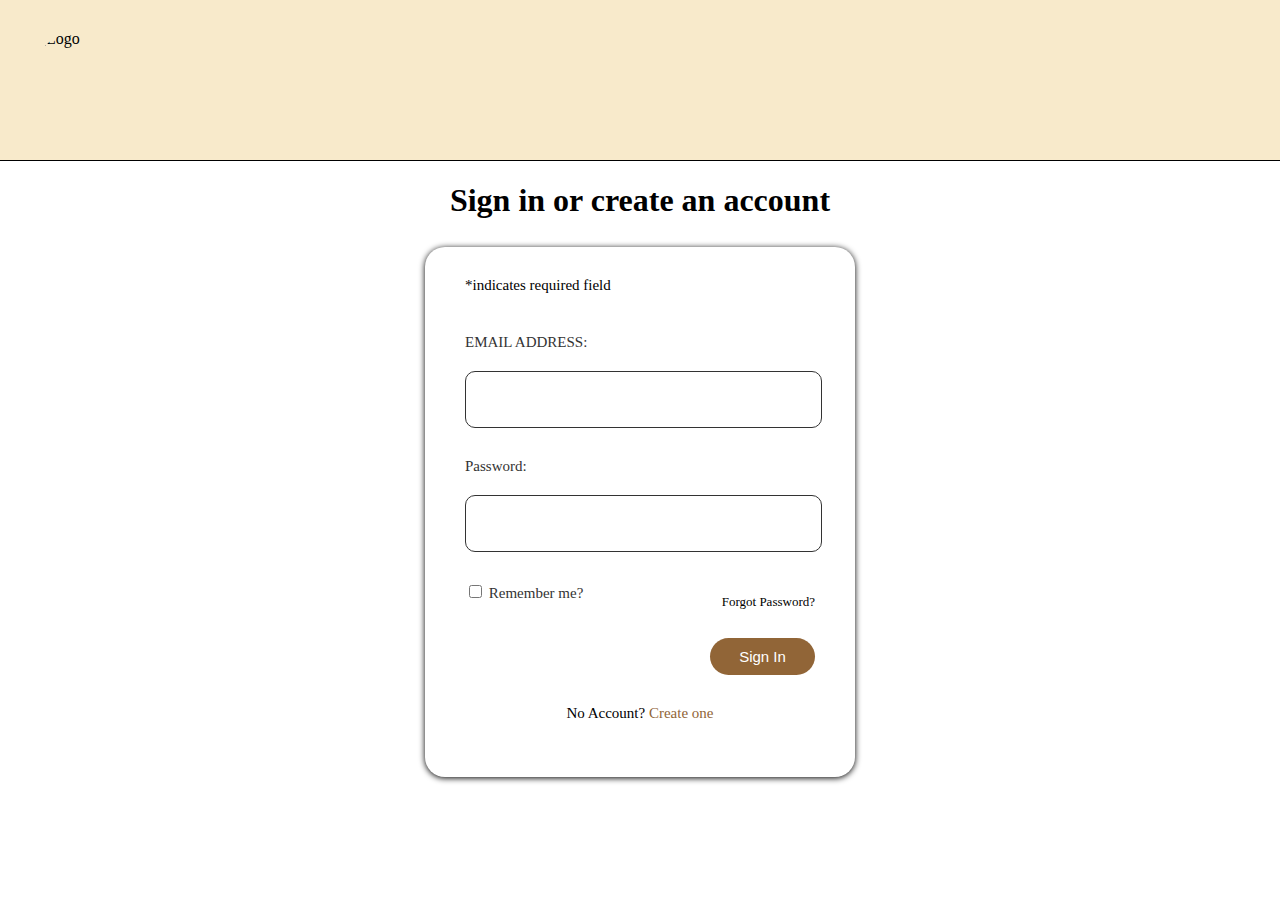
==== index.html @ 845d7ea7 "changes to the sign in button" ====
<!DOCTYPE html>
<html lang="en">
<head>
    <meta charset="UTF-8">
    <meta name="viewport" content="width=device-width, initial-scale=1.0">
    <title>Login and Sign In Page</title>
    <link rel="stylesheet" href="style.css?v=1.0">
</head>
<body>

    <!-- Header Section -->
    <div class="header-container">
        <img src="https://44.media.tumblr.com/8e1efca13b0e126eb5110c5b46f1191f/bed0d0526f62534c-d4/s2048x3072_f1/5633f5e1da03ba9869de3a7718b509d966f2539b.webp" alt="Logo">
    </div>
    <h1>Sign in or create an account</h1>

    <!-- Form Section -->
    <div class="form-container">
        
        <p>*indicates required field</p>
        <form>
            <!-- Email Field -->
            <label for="email">EMAIL ADDRESS:</label>
            <input type="text" id="email" name="email" required>

            <!-- Password Field -->
            <label for="password">Password:</label>
            <input type="password" id="password" name="password" required>

            <!-- Options -->
            <div class="options">
                <label>
                    <input type="checkbox" name="remember"> Remember me?
                </label>
                <a href="#">Forgot Password?</a>
            </div>

            <!-- Submit Button -->
            <div class="btn-container">
                <button type="submit" class="btn">Sign In</button>
            </div>

            <!-- No Account Text -->
            <div class="no-account-text">
                <p>No Account? <a href="#">Create one</a></p>
            </div>

        </form>
    </div>
</body>
</html>
---- style.css ----
/* body styling */
body {
    font-family: Kaisei Decol;
    margin: 0;
    background-color: #ffffff; /* white background */
    display: flex;
    flex-direction: column; /* arranges child element vertically in a column */
    align-items: center;
    justify-content: flex-start; /* arranges child elements at the top of the page */
    min-height: 100;
}

/* Header Section */
.header-container {
    background-color: #f8eacb;
    width: 100%;
    padding: 30px 0;
    border-bottom: 1px solid black; /* black underline */
    display: flex;
    justify-content: flex-start; /* align items to the start */
}

/* header logo */
.header-container img {
    width: 110px;
    height: 100px;
    border-radius: 50%; /* Circular logo */
    object-fit: cover;
    margin-left: 30px;
}

/* header title */
.header-container h1 {
    margin-top: 10px;
    font-size: 10px;
    color: #333;
}

/* Form Section */
form {
    display: flex;
    flex-direction: column;
    flex-grow: 1; /* Ensures the form content takes up available space and pushes the button down */
}

.form-container {
    margin-top: 6px;
    background-color: #fff;
    border: 0px solid #333;
    border-radius: 20px;   /* gives the form slightly rounded corners */
    padding: 15px 40px;
    width: 90%;
    max-width: 350px;
    box-shadow: 0 1px 6px rgba(0.1, 0.1, 0.1);  /* adds a subtle shadow around form for a lifted effect */
    min-height: 500px;
    display: flex;
    flex-direction: column;  /* arrange elements vertically */
}

/* form title */
.form-container h2 {
    text-align: right;
    font-size: 10px;
    margin-bottom: 10px;
    color: #333;
}

.form-container p {
    font-size: 15px;
    color: black;
    margin-bottom: 40px;
}

.form-container label {
    display: block;
    font-size: 15px;
    color:  #333;
    margin-bottom: 20px;
}

.form-container input[type="text"],
.form-container input[type="password"] {
    width: 90%;
    padding: 20px;
    margin-bottom: 30px;
    border: 1.5px solid #333;  /* adds a solid dark grey border */
    border-radius: 10px;  /* rounded corner */
}

.form-container .options {
    display: flex;
    justify-content: space-between;  /* spaces element equally */
    align-items: center;
    font-size: 13px;
}

.form-container .options a {
    color: black;
    text-decoration: none; /* Remove underline from the link */
}

.form-container .options a:hover {
    text-decoration: underline; /* underline on hover */
}

/* sign in button */
.form-container .btn {
    display: block;
    font:  Serif;
    width: 30%;
    background-color: #916537;
    color: #fff;
    padding: 10px 20px;
    font-size: 15px;
    border: none;
    border-radius: 20px;
    cursor: pointer;
}

.form-container .btn-container {
    margin-top: auto;
    display: flex;
    justify-content: flex-end;
}

.form-container .btn:hover {
    background-color: #555;
}

.form-container .no-account-text {
    text-align: center;
    margin-top: 15px; /* Space between the button and the text */
    font-size: 15px;
    color: bold #333;
}

.form-container .no-account-text a {
    color: #916537; 
    text-decoration: none; /* Remove underline from the link */
}

.form-container .no-account-text a:hover {
    text-decoration: underline; /* underline on hover */
}
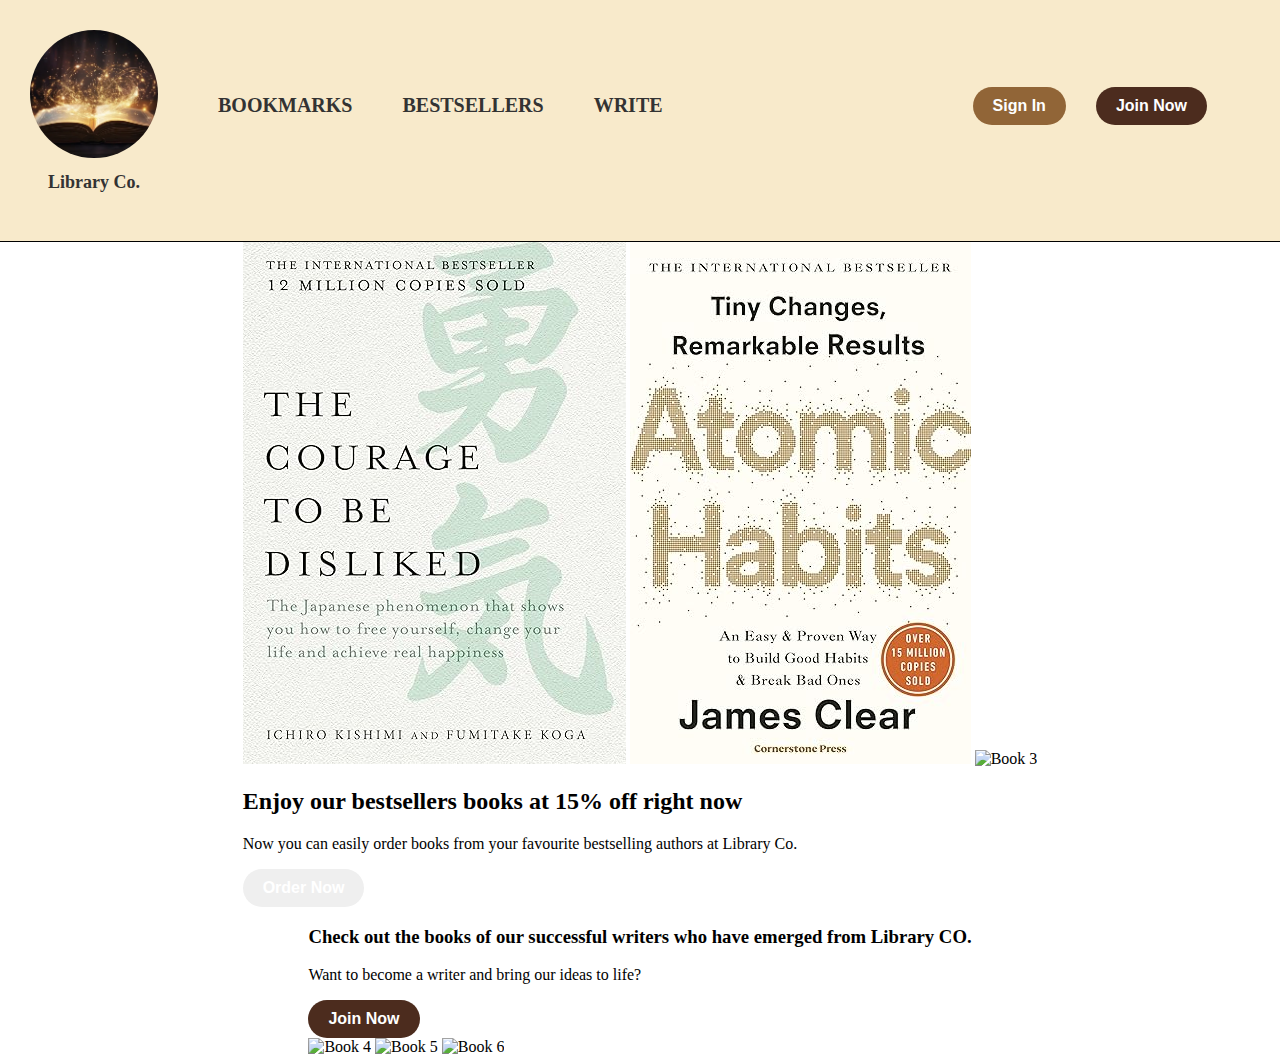
==== commit 74ff671b: "completed until the home page (html)" ====
--- a/index.html
+++ b/index.html
@@ -3,49 +3,57 @@
 <head>
     <meta charset="UTF-8">
     <meta name="viewport" content="width=device-width, initial-scale=1.0">
-    <title>Login and Sign In Page</title>
-    <link rel="stylesheet" href="style.css?v=1.0">
+    <title> Home Page </title>
+    <link rel="stylesheet" href="index.css"> <!-- Linked CSS -->
 </head>
 <body>
 
     <!-- Header Section -->
-    <div class="header-container">
-        <img src="https://44.media.tumblr.com/8e1efca13b0e126eb5110c5b46f1191f/bed0d0526f62534c-d4/s2048x3072_f1/5633f5e1da03ba9869de3a7718b509d966f2539b.webp" alt="Logo">
-    </div>
-    <h1>Sign in or create an account</h1>
+    <header class="header-container">
+        <div class="logo-container">
+            <img src="image/logo.webp" alt="Library Co. logo"
+            style="width:128px;height:128px">
+            <p class="logo-text"> Library Co.</p>
+        </div>
+        
+        <!-- Navigation Links -->
+        <nav class="nav">
+            <a href="#">BOOKMARKS</a>
+            <a href="#">BESTSELLERS</a>
+            <a href="#">WRITE</a>
+        </nav>
 
-    <!-- Form Section -->
-    <div class="form-container">
-        
-        <p>*indicates required field</p>
-        <form>
-            <!-- Email Field -->
-            <label for="email">EMAIL ADDRESS:</label>
-            <input type="text" id="email" name="email" required>
+        <!-- Header Buttons -->       
+        <div class ="header-buttons">
+            <button class="button sign-in">Sign In</button>
+            <button class="button join-now">Join Now</button>
+        </div>
+    </header>
 
-            <!-- Password Field -->
-            <label for="password">Password:</label>
-            <input type="password" id="password" name="password" required>
+    <section class="book-promotion">
+        <div class="book-display">
+            <img src="image/book2.jpg" alt="Book 2">
+            <img src="image/book1.jpg" alt="Book 1">
+            <img src="image/book3.jpg" alt="Book 3">
+        </div>
+        <div class="offer-box">
+            <h2>Enjoy our bestsellers books at 15% off right now</h2>
+            <p>Now you can easily order books from your favourite bestselling authors at Library Co.</p>
+            <button class="button order-now">Order Now</button>
+        </div>
+    </section>
 
-            <!-- Options -->
-            <div class="options">
-                <label>
-                    <input type="checkbox" name="remember"> Remember me?
-                </label>
-                <a href="#">Forgot Password?</a>
-            </div>
-
-            <!-- Submit Button -->
-            <div class="btn-container">
-                <button type="submit" class="btn">Sign In</button>
-            </div>
-
-            <!-- No Account Text -->
-            <div class="no-account-text">
-                <p>No Account? <a href="#">Create one</a></p>
-            </div>
-
-        </form>
-    </div>
+    <section class="writer-box">
+        <div class="Writer-books">
+            <h3>Check out the books of our successful writers who have emerged from Library CO.</h3>
+            <p>Want to become a writer and bring our ideas to life?</p>
+            <button class="button join-now">Join Now</button>
+        </div>
+        <div class="book">
+            <img src="image/book4.jpg" alt="Book 4">
+            <img src="image/book5.jpg" alt="Book 5">
+            <img src="image/book6.jpg" alt="Book 6">
+        </div>
+    </section>
 </body>
 </html>--- a/index.css
+++ b/index.css
@@ -0,0 +1,102 @@
+body {
+    font-family: 'Kaisei Decol', serif;
+    margin: 0;
+    background-color: #ffffff; /* white background */
+    display: flex;
+    flex-direction: column; /* arranges child element vertically in a column */
+    align-items: center;
+    justify-content: flex-start; /* arranges child elements at the top of the page */
+    min-height: 100vh; /* ensures the body takes up full viewport height */
+}
+
+/* Header Section */
+.header-container {
+    background-color: #f8eacb;
+    width: 100%;
+    padding: 30px ;
+    border-bottom: 1px solid black; /* black underline */
+    display: flex;
+    justify-content: flex-start; /* align items to the left */
+    align-items: center;
+}
+
+.logo-container {
+    text-align: center;
+    margin-left: 30px;
+}
+
+.logo-text {
+    font-size: 18px;
+    font-weight: bold;
+    color: #333;
+    margin-top: 10px;
+}
+
+/* header logo */
+.header-container img {
+    width: 110px;
+    height: 100px;
+    border-radius: 50%; /* Circular logo */
+    object-fit: cover;
+}
+
+
+/* Navigation Links */
+.nav {
+    display: flex;
+    gap: 50px;
+    padding: 60px;
+    align-items: center;
+}
+
+.nav a {
+    font-family: 'Kaisei Decol', serif;
+    color: #333;
+    text-decoration: none;
+    font-size: 20px;
+    font-weight: bold;
+    margin-bottom: 30px;
+}
+
+.nav a:hover {
+    text-decoration: underline;
+}
+
+/* Header Buttons */
+.header-buttons {
+    display: flex;
+    gap: 30px; /* Space between buttons */
+    align-items: center;
+    margin-left: 250px;
+    margin-bottom: 30px;
+}
+
+.button {
+    padding: 10px 20px; /* Adjust padding for larger clickable area */
+    border: none;
+    border-radius: 20px;
+    color: #fff;
+    font-size: 16px;
+    font-weight: bold;
+    cursor: pointer;
+    transition: background-color 0.3s ease; /* Smooth hover effect */
+}
+
+.button.sign-in {
+    background-color: #916537;
+    color: #ffffff;
+}
+
+.button.sign-in:hover {
+    background-color: #704026;
+}
+
+.button.join-now {
+    background-color: #4c2c1e;
+    color: #ffffff;
+}
+
+.button.join-now:hover {
+    background-color: #3a2016;
+}
+
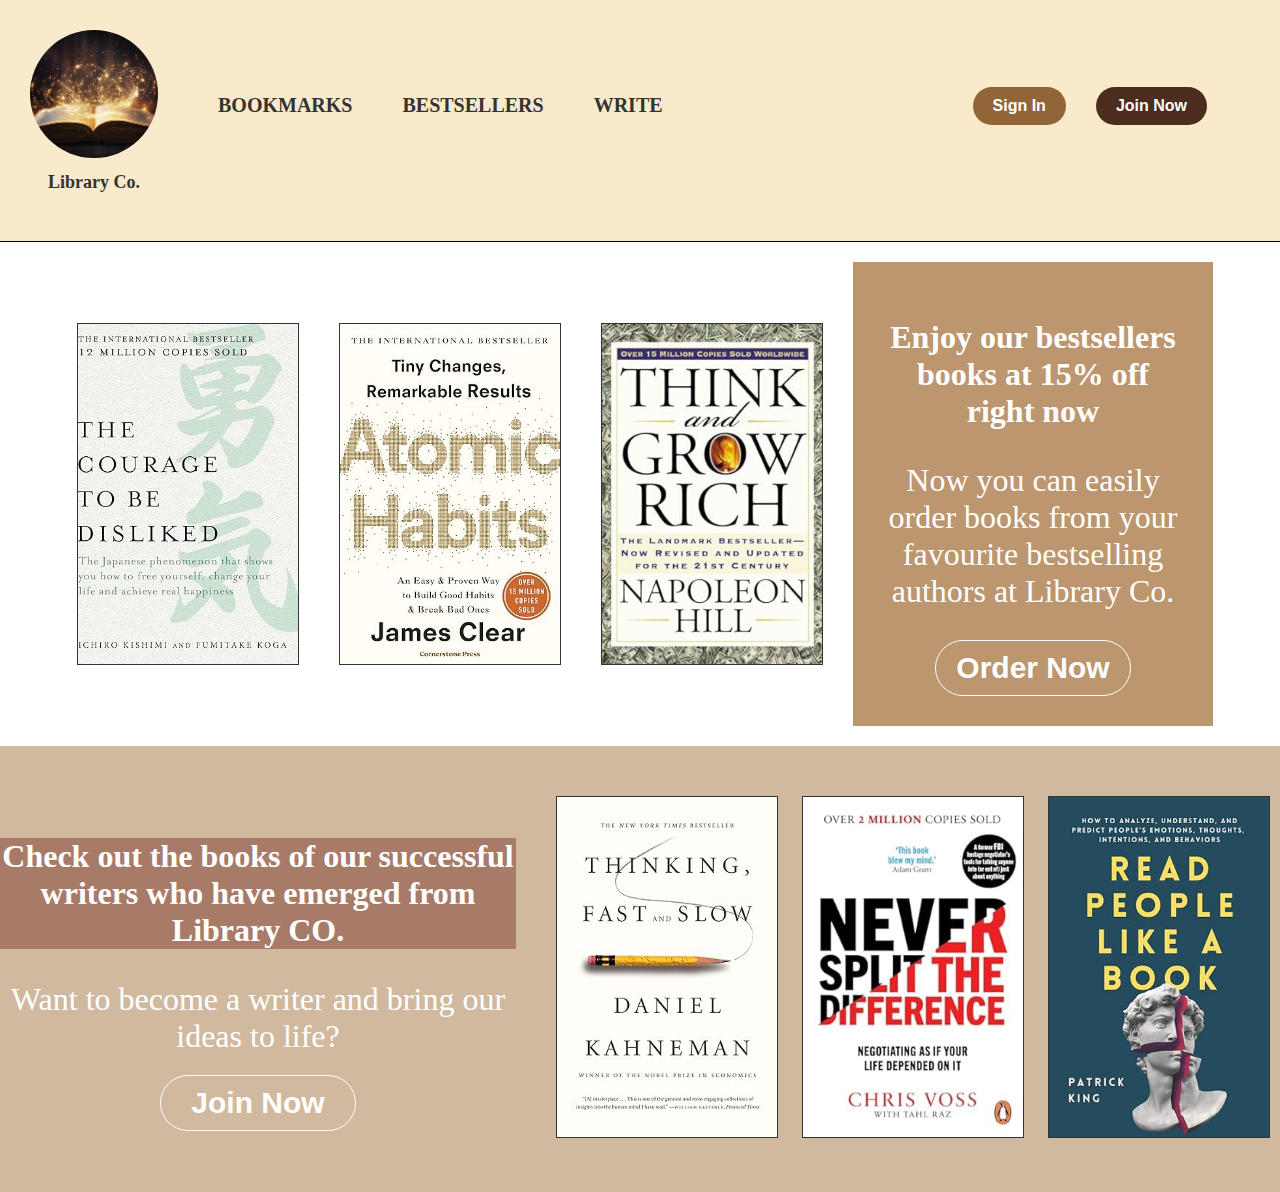
==== commit e6a3d968: "changes to the home page design" ====
--- a/index.html
+++ b/index.html
@@ -44,7 +44,7 @@
     </section>
 
     <section class="writer-box">
-        <div class="Writer-books">
+        <div class="writer-books">
             <h3>Check out the books of our successful writers who have emerged from Library CO.</h3>
             <p>Want to become a writer and bring our ideas to life?</p>
             <button class="button join-now">Join Now</button>
--- a/index.css
+++ b/index.css
@@ -100,3 +100,112 @@
     background-color: #3a2016;
 }
 
+.book-promotion {
+    display: flex;
+    flex-wrap: wrap;
+    justify-content: center;
+    align-items: center;
+    padding: 20px;
+    gap: 20px;
+}
+
+.book-display {
+    display: flex;
+    gap: 20px;
+    
+}
+
+.book-promotion .book-display img {
+    width: 220px;
+    height: 340px;
+    object-fit: cover;
+    border: 1px solid #333;
+    margin: 10px;
+    background-color: #BC966E;
+
+}
+
+.offer-box {
+    padding: 30px; /* Adds space inside the box */
+    text-align: center; /* Centers the text */
+    background-color: #BC966E;
+    max-width: 300px;
+}
+
+.offer-box h2 {
+    font-size: 24px;
+    margin-bottom: 10px;
+    color: white;
+    font-size: 32px;
+}
+
+.offer-box p {
+    font-size: 32px;
+    margin-bottom: 20px;
+    color: #fff;
+    
+}
+
+.offer-box .button.order-now {
+    display: inline-block; /* Ensures button stays inline */
+    margin-top: 10px; /* Adds space above the button */
+    padding: 10px 20px;
+    font-size: 30px;
+    background-color: #BC966E;
+    color: #fff;
+    border: none;
+    border-radius: 30px;
+    cursor: pointer;
+    border: 1px solid #fff;
+}
+
+.button.order-now:hover{
+    background-color: #704026;
+}
+
+.writer-box {
+    display: flex;
+    justify-content: space-between;
+    align-items: center;
+    background-color: #d1b9a0;
+    padding: 40px;
+    gap: 30px;
+    width: 100%;
+}
+
+.writer-books {
+    flex: 1;
+    text-align: center;
+    font-size: 32px;
+    color: white;
+    font-family: 'Inria Serif', serif;  /* Use a proper font-family declaration */
+}
+
+.writer-books h3 {
+    font-size: 32px;
+    margin-bottom: 10px;
+    background-color: #A87B68;
+}
+
+.writer-books p {
+    font-size: 32px;
+    margin-bottom: 20px;
+}
+
+.writer-books .button.join-now {
+    font-size: 30px;
+    padding: 10px 30px;
+    border-radius: 30px;
+    background-color: #d1b9a0 ;
+    border: 1px solid #fff;
+
+}
+
+.book img {
+    width: 220px;
+    height: 340px;
+    object-fit: cover;
+    border: 1px solid #333;
+    margin: 10px;
+    object-fit: cover;
+}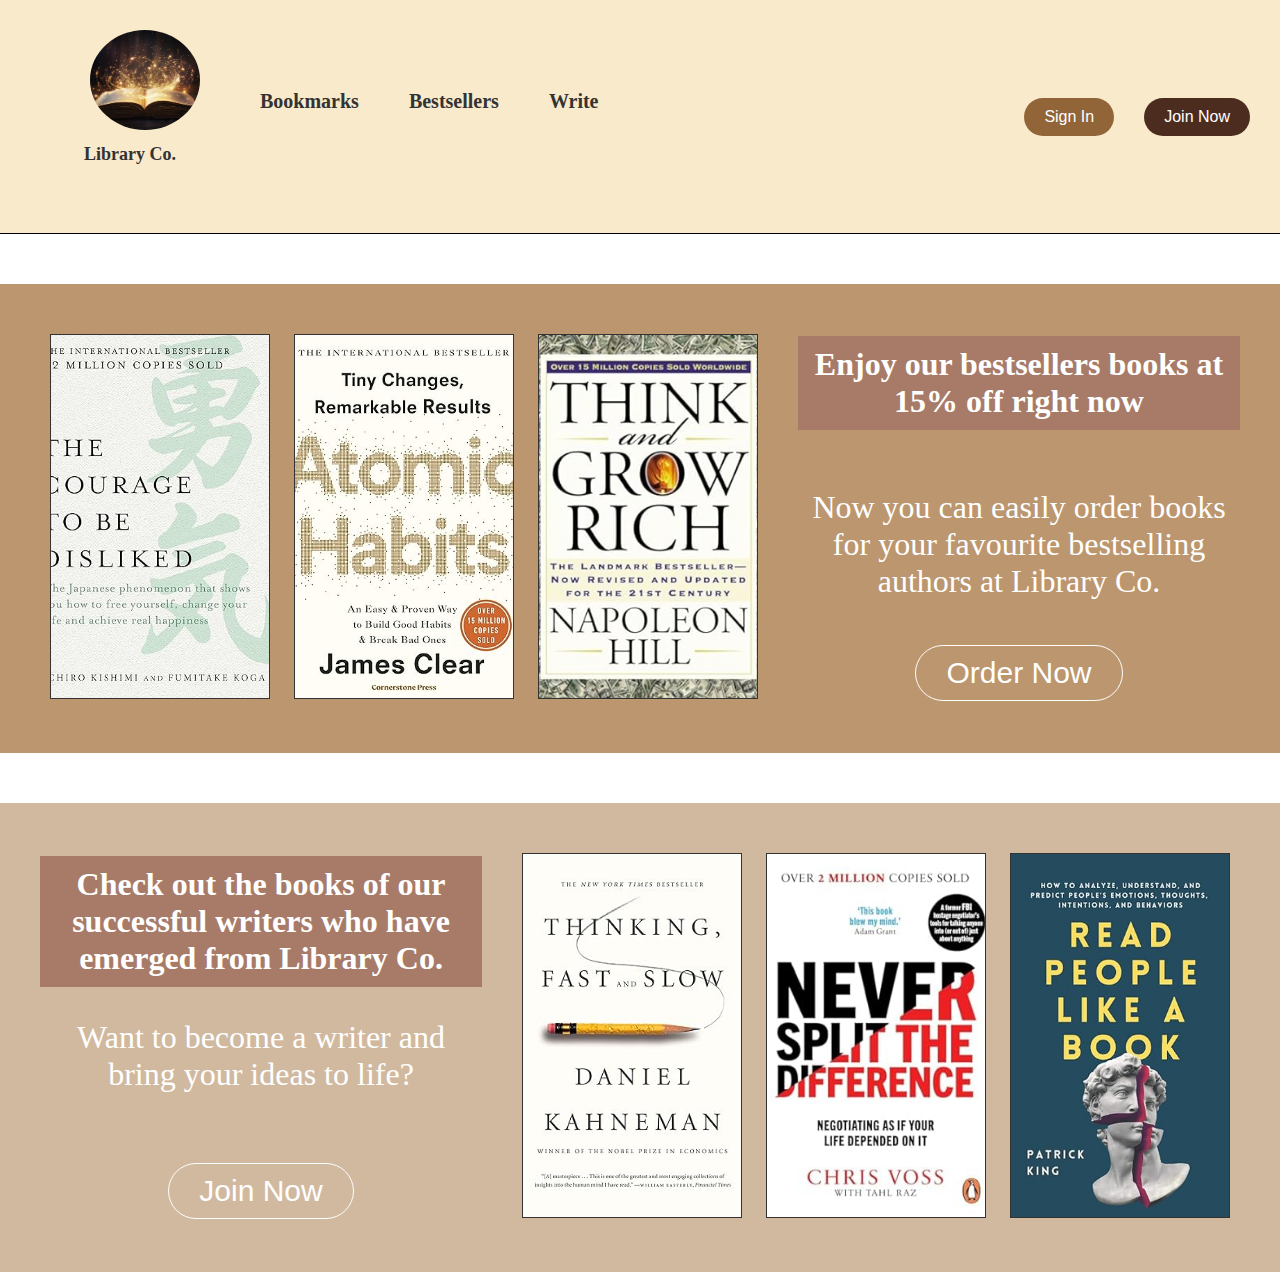
==== commit 7b55457b: "completed index page (home)" ====
--- a/index.html
+++ b/index.html
@@ -3,56 +3,66 @@
 <head>
     <meta charset="UTF-8">
     <meta name="viewport" content="width=device-width, initial-scale=1.0">
-    <title> Home Page </title>
+    <title>Home Page</title>
     <link rel="stylesheet" href="index.css"> <!-- Linked CSS -->
 </head>
 <body>
 
-    <!-- Header Section -->
+    <!-- Header Section: contains the website's logo, nav and sign in/join now buttons -->
     <header class="header-container">
         <div class="logo-container">
-            <img src="image/logo.webp" alt="Library Co. logo"
-            style="width:128px;height:128px">
-            <p class="logo-text"> Library Co.</p>
+            <!-- Library Co. Logo -->
+            <img src="images/logo.webp" alt="Library Co. Logo">
+            <p class="logo-text">Library Co.</p> 
         </div>
         
         <!-- Navigation Links -->
-        <nav class="nav">
-            <a href="#">BOOKMARKS</a>
-            <a href="#">BESTSELLERS</a>
-            <a href="#">WRITE</a>
+        <nav class="nav"> 
+            <a href="#">Bookmarks</a> <!-- Links to bookmarks section -->
+            <a href="#">Bestsellers</a> <!-- Links to bestsellers section -->
+            <a href="#">Write</a> <!-- Links to write section -->
         </nav>
 
         <!-- Header Buttons -->       
-        <div class ="header-buttons">
+        <div class="header-buttons">
             <button class="button sign-in">Sign In</button>
             <button class="button join-now">Join Now</button>
         </div>
     </header>
 
-    <section class="book-promotion">
-        <div class="book-display">
-            <img src="image/book2.jpg" alt="Book 2">
-            <img src="image/book1.jpg" alt="Book 1">
-            <img src="image/book3.jpg" alt="Book 3">
+    <!-- Separator between sections -->
+    <div class="separator"></div>
+   
+    <!-- Bestsellers Section -->
+    <section class="bestseller-box">
+        <div class="books">
+            <!-- Bestselling books images -->
+            <img src="images/book2.jpg" alt="Cover of Bestselling Book 2">
+            <img src="images/book1.jpg" alt="Cover of Bestselling Book 1">
+            <img src="images/book3.jpg" alt="Cover of Bestselling Book 3">
         </div>
-        <div class="offer-box">
+
+        <div class="bestseller-books">
             <h2>Enjoy our bestsellers books at 15% off right now</h2>
-            <p>Now you can easily order books from your favourite bestselling authors at Library Co.</p>
+            <p>Now you can easily order books for your favourite bestselling authors at Library Co.</p>
             <button class="button order-now">Order Now</button>
         </div>
     </section>
 
+    <div class="separator"></div>
+
+    <!-- Writers Section -->
     <section class="writer-box">
         <div class="writer-books">
-            <h3>Check out the books of our successful writers who have emerged from Library CO.</h3>
-            <p>Want to become a writer and bring our ideas to life?</p>
+            <h2>Check out the books of our successful writers who have emerged from Library Co.</h2>
+            <p>Want to become a writer and bring your ideas to life?</p> <!-- call to action statement -->
             <button class="button join-now">Join Now</button>
         </div>
         <div class="book">
-            <img src="image/book4.jpg" alt="Book 4">
-            <img src="image/book5.jpg" alt="Book 5">
-            <img src="image/book6.jpg" alt="Book 6">
+            <!-- images of book from successful writers -->
+            <img src="images/book4.jpg" alt="Cover of Book 4">
+            <img src="images/book5.jpg" alt="Cover of Book 5">
+            <img src="images/book6.jpg" alt="Cover of Book 6">
         </div>
     </section>
 </body>
--- a/index.css
+++ b/index.css
@@ -1,3 +1,4 @@
+/* body styling */
 body {
     font-family: 'Kaisei Decol', serif;
     margin: 0;
@@ -17,19 +18,6 @@
     border-bottom: 1px solid black; /* black underline */
     display: flex;
     justify-content: flex-start; /* align items to the left */
-    align-items: center;
-}
-
-.logo-container {
-    text-align: center;
-    margin-left: 30px;
-}
-
-.logo-text {
-    font-size: 18px;
-    font-weight: bold;
-    color: #333;
-    margin-top: 10px;
 }
 
 /* header logo */
@@ -38,28 +26,48 @@
     height: 100px;
     border-radius: 50%; /* Circular logo */
     object-fit: cover;
-}
-
+    margin-left: 30px;
+}
+
+.separator {
+    height: 50px;  /* Height of the separator */
+    background-color: white; /* White background */
+    width: 100%;  /* Full width of the page */
+}
+
+/* logo section */
+.logo-container {
+    text-align: center;
+    margin-left: 30px;
+}
+
+.logo-text {
+    font-size: 18px;
+    font-weight: bold; /* make text bold */
+    color: #333;
+    margin-top: 10px;
+}
 
 /* Navigation Links */
 .nav {
-    display: flex;
+    display: flex; /* use flexbox for the nav links  */
     gap: 50px;
     padding: 60px;
     align-items: center;
 }
 
+/* Navigation Links styling */
 .nav a {
     font-family: 'Kaisei Decol', serif;
     color: #333;
-    text-decoration: none;
+    text-decoration: none; /* removes underline from links */
     font-size: 20px;
     font-weight: bold;
     margin-bottom: 30px;
 }
 
 .nav a:hover {
-    text-decoration: underline;
+    text-decoration: underline; /* add underline when hovered over */
 }
 
 /* Header Buttons */
@@ -67,17 +75,17 @@
     display: flex;
     gap: 30px; /* Space between buttons */
     align-items: center;
-    margin-left: 250px;
-    margin-bottom: 30px;
+    margin-left: auto; /* push buttons to the far right */
+
+
 }
 
 .button {
     padding: 10px 20px; /* Adjust padding for larger clickable area */
-    border: none;
-    border-radius: 20px;
+    border: none; /* remove border around the buttons */
+    border-radius: 20px; /* round corners */
     color: #fff;
     font-size: 16px;
-    font-weight: bold;
     cursor: pointer;
     transition: background-color 0.3s ease; /* Smooth hover effect */
 }
@@ -100,77 +108,60 @@
     background-color: #3a2016;
 }
 
-.book-promotion {
-    display: flex;
-    flex-wrap: wrap;
-    justify-content: center;
-    align-items: center;
-    padding: 20px;
-    gap: 20px;
-}
-
-.book-display {
-    display: flex;
-    gap: 20px;
-    
-}
-
-.book-promotion .book-display img {
-    width: 220px;
-    height: 340px;
-    object-fit: cover;
-    border: 1px solid #333;
-    margin: 10px;
+/* bestseller section style */
+.bestseller-box {
+    display: flex;
+    justify-content: space-between;
+    align-items: center;
     background-color: #BC966E;
-
-}
-
-.offer-box {
-    padding: 30px; /* Adds space inside the box */
-    text-align: center; /* Centers the text */
-    background-color: #BC966E;
-    max-width: 300px;
-}
-
-.offer-box h2 {
-    font-size: 24px;
-    margin-bottom: 10px;
-    color: white;
-    font-size: 32px;
-}
-
-.offer-box p {
-    font-size: 32px;
-    margin-bottom: 20px;
-    color: #fff;
-    
-}
-
-.offer-box .button.order-now {
-    display: inline-block; /* Ensures button stays inline */
-    margin-top: 10px; /* Adds space above the button */
-    padding: 10px 20px;
-    font-size: 30px;
-    background-color: #BC966E;
-    color: #fff;
-    border: none;
-    border-radius: 30px;
-    cursor: pointer;
-    border: 1px solid #fff;
-}
-
-.button.order-now:hover{
-    background-color: #704026;
-}
-
-.writer-box {
-    display: flex;
-    justify-content: space-between;
-    align-items: center;
-    background-color: #d1b9a0;
     padding: 40px;
     gap: 30px;
-    width: 100%;
+    width: 100%; /* Ensure containers fit within viewport */
+    overflow: hidden; /* Prevent horizontal overflow */
+}
+
+.bestseller-books {
+    flex: 1; /* allows test to take up remaining space */
+    text-align: center;
+    font-size: 32px;
+    color: white;
+    font-family: 'Inria Serif', serif;  
+    display: flex;
+    flex-direction: column; /* arrange in a verticle column */
+    align-items: center;
+}
+
+.bestseller-books h2 {
+    font-size: 32px;
+    margin-top: auto; /* push item down  */
+    background-color: #A87B68;
+    padding: 10px;
+    width:100%;
+}
+
+.bestseller-books p {
+    font-size: 32px;
+    margin-bottom: 45px;
+}
+
+.bestseller-books .button.order-now {
+    font-size: 30px;
+    padding: 10px 30px;
+    border-radius: 30px; /* round button corners */
+    background-color: #BC966E ;
+    border: 1px solid #fff; /* white border around the button  */
+}
+
+/* writers section style  */
+.writer-box {
+    display: flex;
+    justify-content: space-between; /* Space out the content between text and images */
+    align-items: center;
+    background-color: #D1B9A0;
+    padding: 40px;
+    gap: 30px;
+    width: 100%; /* Ensure containers fit within the full width */
+    overflow: hidden; /* Prevent horizontal overflow */
 }
 
 .writer-books {
@@ -178,18 +169,23 @@
     text-align: center;
     font-size: 32px;
     color: white;
-    font-family: 'Inria Serif', serif;  /* Use a proper font-family declaration */
-}
-
-.writer-books h3 {
-    font-size: 32px;
-    margin-bottom: 10px;
-    background-color: #A87B68;
+    font-family: 'Inria Serif', serif;  
+    flex-direction: column;
+    align-items: center;
+}
+
+.writer-books h2 {
+    font-size: 32px;
+    margin-top: auto; /* push item down */
+    background-color: #A87B68; /* Background color to match the bestseller h2 */
+    padding: 10px; /* Padding to create space inside the border */
+    width: 600%; 
+    text-align: center; /* Center align the text */
 }
 
 .writer-books p {
     font-size: 32px;
-    margin-bottom: 20px;
+    margin-bottom: 40px;
 }
 
 .writer-books .button.join-now {
@@ -198,14 +194,50 @@
     border-radius: 30px;
     background-color: #d1b9a0 ;
     border: 1px solid #fff;
-
-}
-
-.book img {
+    margin-top: 30px;
+
+}
+
+html, body {
+    overflow-x: hidden; /* Prevent horizontal scroll */
+    margin: 0; /* remove margin */
+    padding: 0; /* remove padding */
+    width: 100%;
+}
+
+/* prevent elements from overflowing  */
+* {
+    max-width: 100%; /* Prevent elements from overflowing */
+    box-sizing: border-box; /* Ensure padding and border are within width */
+}
+
+
+.books img, .book img {
     width: 220px;
-    height: 340px;
+    height: 365px;
     object-fit: cover;
     border: 1px solid #333;
     margin: 10px;
-    object-fit: cover;
+}
+
+.container {
+    width: 100%; /* Prevent containers from exceeding viewport width */
+}
+
+.writer-box .button.join-now {
+    color: #ffffff; /* Text color */
+    transition: background-color 0.3s ease; /* Smooth transition effect */
+}
+
+.writer-box .button.join-now:hover {
+    background-color: rgba(76, 44, 30, 0.5); /* Transparent color on hover */
+}
+
+.bestseller-box .button.order-now {
+    color: #ffffff; /* Text color */
+    transition: background-color 0.3s ease; /* Smooth transition effect */
+}
+
+.bestseller-box .button.order-now:hover {
+    background-color:  rgba(76, 44, 30, 0.5); /* Transparent color on hover */
 }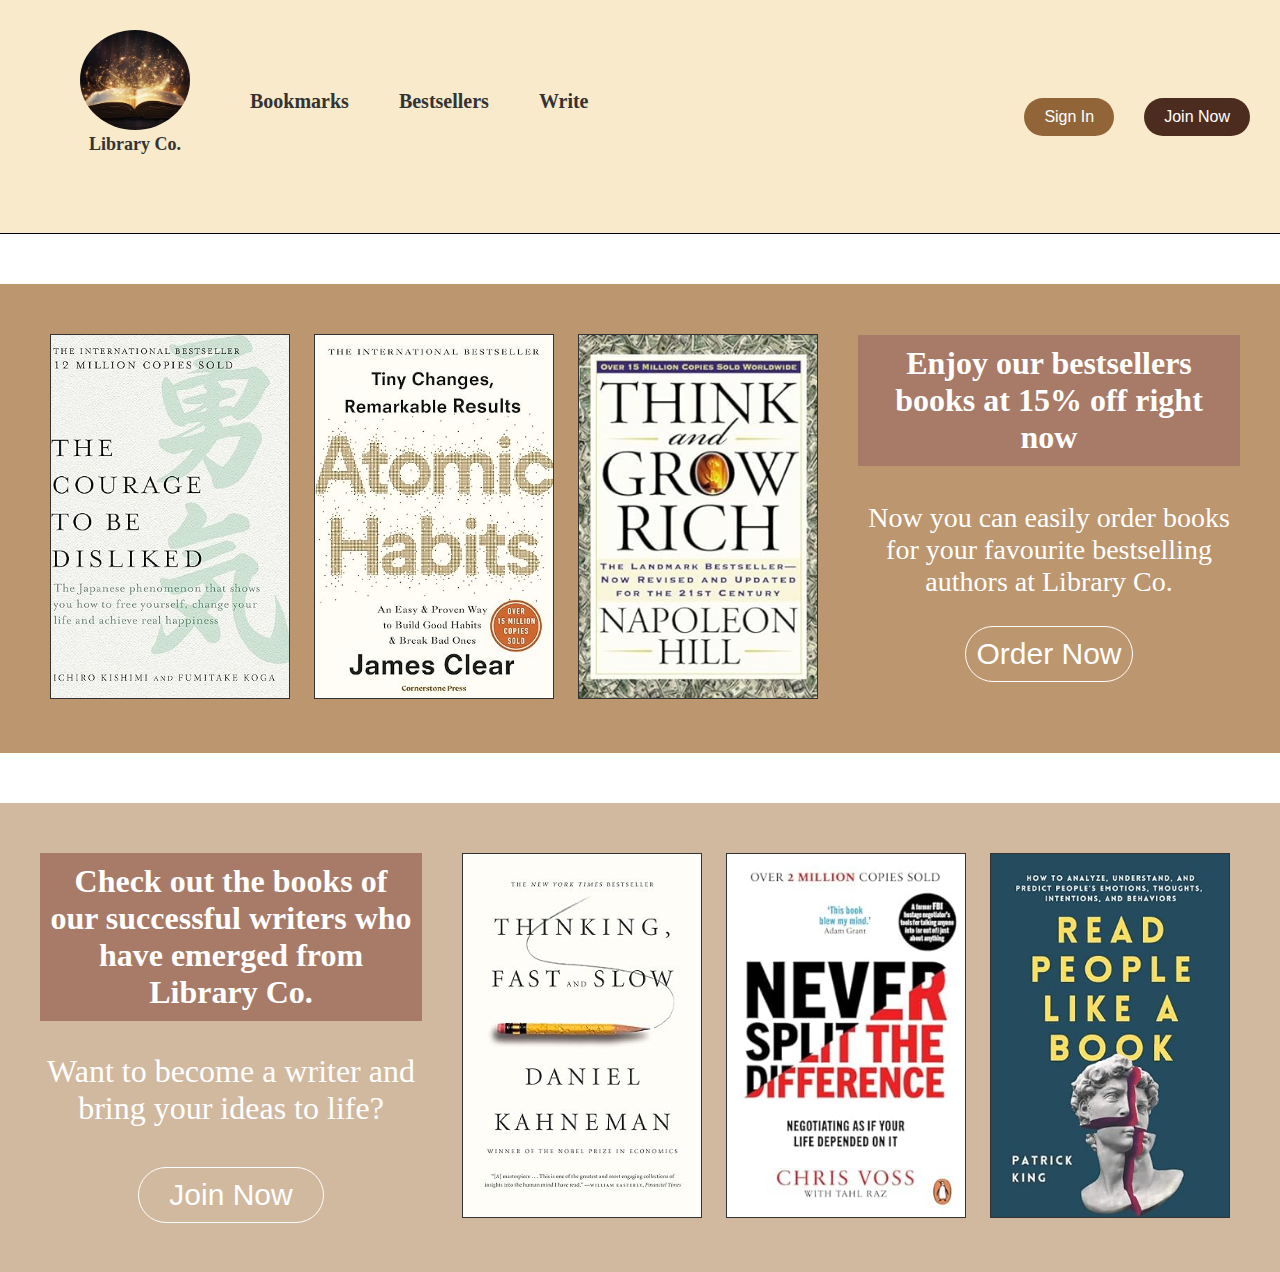
==== commit b15fa2e0: "completed bookmark page" ====
--- a/index.html
+++ b/index.html
@@ -4,7 +4,7 @@
     <meta charset="UTF-8">
     <meta name="viewport" content="width=device-width, initial-scale=1.0">
     <title>Home Page</title>
-    <link rel="stylesheet" href="index.css"> <!-- Linked CSS -->
+    <link rel="stylesheet" href="style.css"> <!-- Linked CSS -->
 </head>
 <body>
 
@@ -38,8 +38,8 @@
         <div class="books">
             <!-- Bestselling books images -->
             <img src="images/book2.jpg" alt="Cover of Bestselling Book 2">
-            <img src="images/book1.jpg" alt="Cover of Bestselling Book 1">
-            <img src="images/book3.jpg" alt="Cover of Bestselling Book 3">
+            <img src="images/book1.jpg" alt="Cover of Bestselling Book 2">
+            <img src="images/book3.jpg" alt="Cover of Bestselling Book 2">
         </div>
 
         <div class="bestseller-books">
--- a/style.css
+++ b/style.css
@@ -0,0 +1,445 @@
+/* body styling */
+body {
+    font-family: 'Kaisei Decol', serif;
+    margin: 0;
+    background-color: #ffffff; /* white background */
+    display: flex;
+    flex-direction: column; /* arranges child element vertically in a column */
+    align-items: center;
+    justify-content: flex-start; /* arranges child elements at the top of the page */
+    min-height: 100vh; /* ensures the body takes up full viewport height */
+}
+
+/* Header Section */
+.header-container {
+    background-color: #f8eacb;
+    width: 100%;
+    padding: 30px ;
+    border-bottom: 1px solid black; /* black underline */
+    display: flex;
+    justify-content: flex-start; /* align items to the left */
+}
+
+/* header logo */
+.header-container img {
+    width: 110px;
+    height: 100px;
+    border-radius: 50%; /* Circular logo */
+    object-fit: cover;
+    margin-left: 30px;
+}
+
+/* header title */
+.header-container h1 {
+    margin-top: 10px;
+    font-size: 16px;
+    color: #333;
+}
+
+/* Form Section */
+form {
+    display: flex;
+    flex-direction: column;
+    flex-grow: 1; /* Ensures the form content takes up available space and pushes the button down */
+}
+
+.form-container {
+    margin-top: 6px;
+    background-color: #fff;
+    border: 0px solid #333;
+    border-radius: 20px;   /* gives the form slightly rounded corners */
+    padding: 20px 20px;
+    width: 100%;
+    max-width: 380px;
+    box-shadow: 0 1px 6px rgba(0.1, 0.1, 0.1);  /* adds a subtle shadow around form for a lifted effect */
+    min-height: 500px;
+    display: flex;
+    flex-direction: column;  /* arrange elements vertically */
+}
+
+/* form title */
+.form-container h2 {
+    text-align: right;
+    font-size: 14px;
+    margin-bottom: 10px;
+    color: #333;
+}
+
+.form-container p {
+    font-size: 15px;
+    color: black;
+    margin-bottom: 40px;
+}
+
+.form-container label {
+    display: block;
+    font-size: 15px;
+    color:  #333;
+    margin-bottom: 20px;
+}
+
+.form-container input[type="text"],
+.form-container input[type="password"] {
+    width: 100%;
+    padding: 20px;
+    margin-bottom: 30px;
+    border: 1.5px solid #333;  /* adds a solid dark grey border */
+    border-radius: 10px;  /* rounded corner */
+}
+
+/* options section */
+.form-container .options {
+    display: flex;
+    justify-content: space-between;  /* spaces element equally */
+    font-size: 15px;
+}
+
+.form-container .options a {
+    color: black;
+    text-decoration: none; /* Remove underline from the link */
+}
+
+.form-container .options a:hover {
+    text-decoration: underline; /* underline on hover */
+}
+
+/* sign in button */
+.form-container .btn {
+    display: block;
+    font-family: 'Inria Serif', serif;  /* Use a proper font-family declaration */
+    width: 30%;
+    background-color: #916537;
+    color: #fff;
+    padding: 10px 20px;
+    font-size: 15px;
+    border: none;
+    border-radius: 20px;
+    cursor: pointer;
+}
+
+.form-container .btn-container {
+    margin-top: auto;
+    display: flex;
+    justify-content: flex-end;
+}
+
+.form-container .btn:hover {
+    background-color: #555;  /* when hover, darker background is shown */
+}
+
+.form-container .no-account-text {
+    text-align: center;
+    margin-top: 15px; /* Space between the button and the text */
+    font-size: 15px;
+    color: #333;
+}
+
+.form-container .no-account-text a {
+    color: #916537; 
+    text-decoration: none; /* Remove underline from the link */
+}
+
+.form-container .no-account-text a:hover {
+    text-decoration: underline; /* underline on hover */
+}
+
+.separator {
+    height: 50px;  /* Height of the separator */
+    background-color: white; /* White background */
+    width: 100%;  /* Full width of the page */
+}
+
+/* logo section */
+.logo-container {
+    text-align: center;
+    margin-left: 20px;
+}
+
+.logo-text {
+    font-size: 18px;
+    font-weight: bold; /* make text bold */
+    color: #333;
+    margin-top: 0;
+    margin-left: 30px;
+}
+
+/* Navigation Links */
+.nav {
+    display: flex; /* use flexbox for the nav links  */
+    gap: 50px;
+    padding: 60px;
+    align-items: center;
+}
+
+/* Navigation Links styling */
+.nav a {
+    font-family: 'Kaisei Decol', serif;
+    color: #333;
+    text-decoration: none; /* removes underline from links */
+    font-size: 20px;
+    font-weight: bold;
+    margin-bottom: 30px;
+}
+
+.nav a:hover {
+    text-decoration: underline; /* add underline when hovered over */
+}
+
+/* Header Buttons */
+.header-buttons {
+    display: flex;
+    gap: 30px; /* Space between buttons */
+    align-items: center;
+    margin-left: auto; /* push buttons to the far right */
+
+
+}
+
+.button {
+    padding: 10px 20px; /* Adjust padding for larger clickable area */
+    border: none; /* remove border around the buttons */
+    border-radius: 20px; /* round corners */
+    color: #fff;
+    font-size: 16px;
+    cursor: pointer;
+    transition: background-color 0.3s ease; /* Smooth hover effect */
+}
+
+.button.sign-in {
+    background-color: #916537;
+    color: #ffffff;
+}
+
+.button.sign-in:hover {
+    background-color: #704026;
+}
+
+.button.join-now {
+    background-color: #4c2c1e;
+    color: #ffffff;
+}
+
+.button.join-now:hover {
+    background-color: #3a2016;
+}
+
+/* bestseller section style */
+.bestseller-box {
+    display: flex;
+    justify-content: space-between;
+    align-items: center;
+    background-color: #BC966E;
+    padding: 40px;
+    gap: 30px;
+    width: 100%; /* Ensure containers fit within viewport */
+    overflow: hidden; /* Prevent horizontal overflow */
+}
+
+.bestseller-books {
+    flex: 1; /* allows test to take up remaining space */
+    text-align: center;
+    font-size: 32px;
+    color: white;
+    font-family: 'Inria Serif', serif;  
+    display: flex;
+    flex-direction: column; /* arrange in a verticle column */
+    align-items: center;
+}
+
+.bestseller-books h2 {
+    font-size: 32px;
+    margin-top: auto; /* push item down  */
+    background-color: #A87B68;
+    padding: 10px;
+    width:100%;
+    color: white;
+}
+
+.bestseller-books p {
+    font-size: 28px;
+    margin-top: 10px;
+}
+
+.bestseller-books .button.order-now {
+    font-size: 30px;
+    margin-bottom: 20px;
+    padding: 10px;
+    border-radius: 30px; /* round button corners */
+    background-color: #BC966E ;
+    border: 1px solid #fff; /* white border around the button  */
+}
+
+/* writers section style  */
+.writer-box {
+    display: flex;
+    justify-content: space-between; /* Space out the content between text and images */
+    align-items: center;
+    background-color: #D1B9A0;
+    padding: 40px;
+    gap: 30px;
+    width: 100%; /* Ensure containers fit within the full width */
+    overflow: hidden; /* Prevent horizontal overflow */
+}
+
+.writer-books {
+    flex: 1;
+    text-align: center;
+    font-size: 32px;
+    color: white;
+    font-family: 'Inria Serif', serif;  
+    flex-direction: column;
+    align-items: center;
+}
+
+.writer-books h2 {
+    font-size: 32px;
+    margin-top: auto; /* push item down */
+    background-color: #A87B68; /* Background color to match the bestseller h2 */
+    padding: 10px; /* Padding to create space inside the border */
+    width: 100%; 
+    text-align: center; /* Center align the text */
+    color: white;
+}
+
+.writer-books p {
+    font-size: 32px;
+    margin-bottom: 10px;
+}
+
+.writer-books .button.join-now {
+    font-size: 30px;
+    padding: 10px 30px;
+    border-radius: 30px;
+    background-color: #d1b9a0 ;
+    border: 1px solid #fff;
+    margin-top: 30px;
+
+}
+
+html, body {
+    overflow-x: hidden; /* Prevent horizontal scroll */
+    margin: 0; /* remove margin */
+    padding: 0; /* remove padding */
+    width: 100%;
+}
+
+/* prevent elements from overflowing  */
+* {
+    max-width: 100%; /* Prevent elements from overflowing */
+    box-sizing: border-box; /* Ensure padding and border are within width */
+}
+
+
+.books img, .book img {
+    width: 240px;
+    height: 365px;
+    object-fit: cover;
+    border: 1px solid #333;
+    margin: 10px;
+}
+
+.container {
+    width: 100%; /* Prevent containers from exceeding viewport width */
+}
+
+.writer-box .button.join-now {
+    color: #ffffff; /* Text color */
+    transition: background-color 0.3s ease; /* Smooth transition effect */
+}
+
+.writer-box .button.join-now:hover {
+    background-color: rgba(76, 44, 30, 0.5); /* Transparent color on hover */
+}
+
+.bestseller-box .button.order-now {
+    color: #ffffff; /* Text color */
+    transition: background-color 0.3s ease; /* Smooth transition effect */
+}
+
+.bestseller-box .button.order-now:hover {
+    background-color:  rgba(76, 44, 30, 0.5); /* Transparent color on hover */
+}
+
+/* General Tab Styles */
+.tab {
+    padding: 10px;
+    border: 1px solid #4c2c1e;
+    border-radius: 10px;
+    text-decoration: none;
+    color: #4c2c1e;
+    font-weight: bold;
+    transition: background-color 0.3s, color 0.3s; /* Smooth transition */
+    width: 80%;
+    text-align: center;
+    margin: 0;
+}
+
+/* Styling for Tabs container */
+.tabs {
+    display: flex;
+    justify-content: center;
+    padding: 10px;
+    background-color: #916537;
+    height: 60px;
+    width: 100%;
+}
+
+/* Specific Color for My Books */
+.tabs .tab.my-books {
+    background-color: #F5E7CA; /* Example color for 'My Books' */
+    color: #333;
+}
+
+/* Specific Color for Archived */
+.tabs .tab.archived {
+    background-color: #FBEAC9; 
+    color: #333;
+}
+
+/* Specific Color for Booklists */
+.tabs .tab.booklists {
+    background-color: #FCF4E5; 
+    color: #333;
+}
+
+.book-section {
+    margin: 40px 20px;
+}
+
+.book-grid {
+    display: flex;
+    align-items: center;
+    gap: 15px;
+    overflow-x: auto;
+    padding: 10px 0;
+    position: relative; /* Allow positioning of the scroll arrow inside */
+}
+
+h2 {
+    color: #BC966E;
+}
+
+.book-grid img {
+    width: 240px;
+    height: 365px;
+    object-fit: cover;
+    border: 1px solid #333;
+    margin: 10px;
+}
+
+.scroll-arrow {
+    background-color: #4c2c1e;
+    color: #fff;
+    border: none;
+    padding: 10px 15px;
+    font-size: 18px;
+    cursor: pointer;
+    border-radius: 10px;
+    transition: background-color 0.3s;
+}
+
+.scroll-arrow:hover {
+    background-color: #d2b38c;
+}
+
+
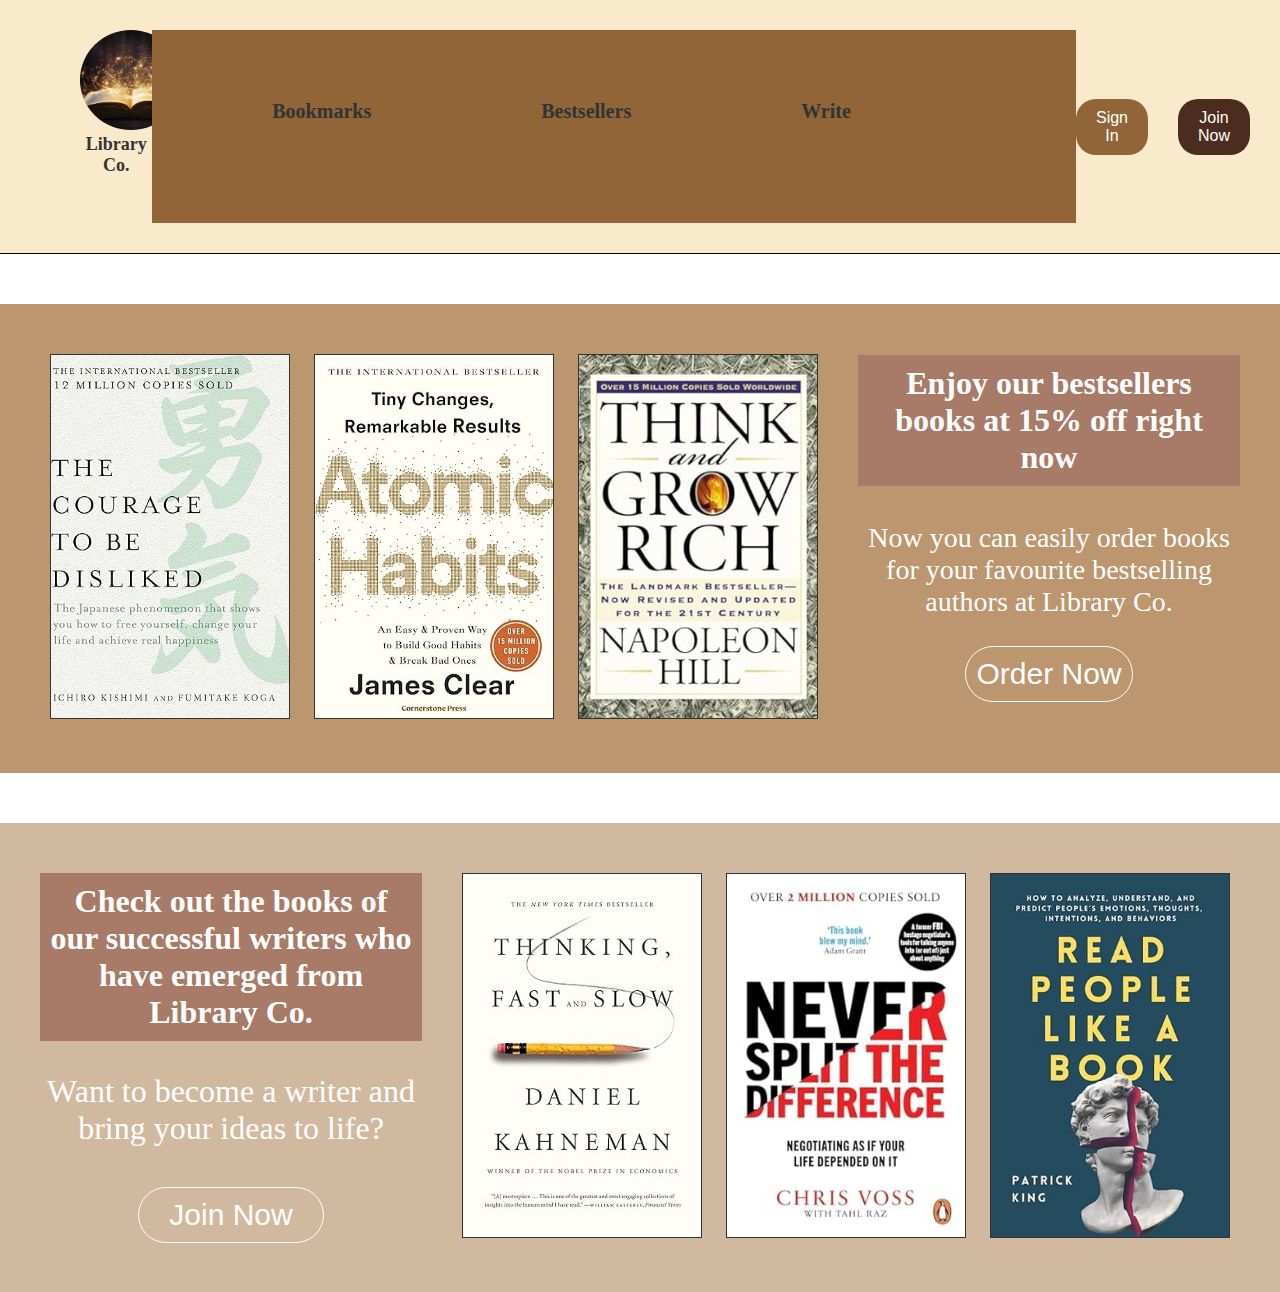
==== commit 6d76bde9: "completed bestseller page" ====
--- a/index.html
+++ b/index.html
@@ -18,15 +18,19 @@
         
         <!-- Navigation Links -->
         <nav class="nav"> 
-            <a href="#">Bookmarks</a> <!-- Links to bookmarks section -->
-            <a href="#">Bestsellers</a> <!-- Links to bestsellers section -->
-            <a href="#">Write</a> <!-- Links to write section -->
+            <a href="bookmark.html">Bookmarks</a> <!-- Links to bookmarks section -->
+            <a href="bestseller.html">Bestsellers</a> <!-- Links to bestsellers section -->
+            <a href="write.html">Write</a> <!-- Links to write section -->
         </nav>
 
         <!-- Header Buttons -->       
         <div class="header-buttons">
-            <button class="button sign-in">Sign In</button>
-            <button class="button join-now">Join Now</button>
+            <a href="login.html">
+                <button class="button sign-in">Sign In</button> 
+            </a>
+            <a href="create.html">
+                <button class="button join-now">Join Now</button>
+            </a>
         </div>
     </header>
 
--- a/style.css
+++ b/style.css
@@ -370,6 +370,7 @@
     font-weight: bold;
     transition: background-color 0.3s, color 0.3s; /* Smooth transition */
     width: 80%;
+    height: 100%;
     text-align: center;
     margin: 0;
 }
@@ -382,25 +383,37 @@
     background-color: #916537;
     height: 60px;
     width: 100%;
-}
-
-/* Specific Color for My Books */
-.tabs .tab.my-books {
-    background-color: #F5E7CA; /* Example color for 'My Books' */
-    color: #333;
-}
-
-/* Specific Color for Archived */
-.tabs .tab.archived {
+    align-items: center;
+}
+
+/* active tab styles */
+.tabs .tab.active {
+    font-weight: bold;
+    color: #916537;
+    background-color: #F5E7CA;
+}
+
+/* inactive tab styles */
+.tabs .tab:not(.active) {
+    opacity: 0.6; /* make inactive tabs slightly transparent */
+}
+
+/* Specific Color for Booklists */
+.tabs .tab.my-books,
+.tabs .tab.archived,
+.tabs .tab.booklists {
     background-color: #FBEAC9; 
     color: #333;
-}
-
-/* Specific Color for Booklists */
-.tabs .tab.booklists {
-    background-color: #FCF4E5; 
-    color: #333;
-}
+    font-size: 20px;
+}
+
+/* hover and underline will appear */
+.tabs .tab.booklists:hover,
+.tabs .tab.archived:hover,
+.tabs .tab.my-books:hover {
+    text-decoration: underline #333;
+}
+
 
 .book-section {
     margin: 40px 20px;
@@ -442,4 +455,200 @@
     background-color: #d2b38c;
 }
 
-
+form {
+    padding: 30px;
+    
+}
+
+.formbox {
+    margin-top: 5px;
+    background-color: #fff;
+    border: 0px solid #333;
+    border-radius: 20px;   /* gives the form slightly rounded corners */
+    padding: 20px 20px;
+    width: 450px;
+    box-shadow: 0 1px 6px rgba(0.1, 0.1, 0.1);  /* adds a subtle shadow around form for a lifted effect */
+    height: 380px;
+    display: flex;
+    flex-direction: column;  /* arrange elements vertically */
+}
+
+.btn {
+    background-color: #D1B9A0;
+    color: white;
+    padding: 20px 40px;
+    margin: 8px;
+    border-radius: 10px;
+    border: 1px solid #333;
+    cursor: pointer;
+    font-size: 28px;
+    font-family: 'Inria Serif', serif;  
+    width: 100%;
+    height: 80px;
+    white-space: nowrap; /* prevent text wrapping so that my text can have one line */ 
+}
+
+nav {
+    background-color: #916537;
+    color: white;
+    text-align: center;
+    width: 100%;
+}
+
+nav a {
+    display: inline-block;
+    padding: 10px 60px;
+    text-decoration: none;
+    color: white;
+    font-family: 'Inria Serif', serif; 
+    font-size: 28px;
+    
+}
+
+nav a:hover {
+    color: #333;
+}
+
+.main-content {
+    display: flex;
+    align-items: flex-start;
+    gap: 20px;
+    margin-right: auto;
+}
+.nav-category {
+    display: flex;
+    justify-content: space-between;
+    background-color: #D1B9A0;
+    border-top-right-radius: 20px;
+    border-bottom-right-radius: 20px;
+    flex-direction: column;
+    width: 20%;
+    height: 100%;
+    padding: 0 60px;
+}
+
+.nav-category a {
+    display: block;
+    padding: 20px 0;
+    text-decoration: none;
+    color: white;
+    font-size: 32px;
+    text-align: left;
+}
+
+.nav-category a:hover {
+    color: black;
+}
+
+.ranking {
+    margin: 30px;
+    border: none;
+    width: 100%;
+    background-color: #A87768;
+}
+
+.ranking h1 {
+    text-align: center;
+    color: white;
+    font-size: 30px;  
+}
+
+.books-grid {
+    display: flex;
+    flex-wrap: wrap;
+    gap: 20px; 
+    padding: 10px 20px; 
+
+}
+
+.ranking-book {
+    display: flex;
+    justify-content: flex-start;
+    align-items: flex-start;
+    width: calc(50% - 20px);  /* Make each book take up 50% of the container width */
+}
+
+.ranking-book:nth-child(1)
+{
+    order: 1;
+}
+
+.ranking-book:nth-child(4)
+{
+    order: 2;
+    margin-left: 20px;
+}
+
+.ranking-book:nth-child(2)
+{
+    order: 3;
+    flex-basis: 100%; /* forces this book to take up the whole row */
+}
+
+.ranking-book:nth-child(3)
+{
+    order: 4;
+    flex-basis: 100%;
+}
+
+.ranking-book img {
+    max-width: 150px;
+    height: auto;
+    border-radius: 20px;
+    object-fit: cover;
+}
+
+.ranking-book h3 {
+    font-size: 16px;
+    margin-top: 10px;
+    font-family: 'Inria Sans', sans-serif;
+    text-align: left;
+}
+
+.ranking-book h3 .ranking-number {
+    font-size: 40px;
+    font-weight: bold;
+    color: #4C2C1E;
+}
+
+.book-info {
+    display: flex;
+    flex-direction: column;
+    justify-content: space-between;
+    align-items: flex-start;
+    margin-left: 30px;
+}
+
+.book-info h3 {
+    font-size: 16px;
+    margin-bottom: 10px; /* ensure theres no space above the title */
+    font-family:'Inria Sans', sans-serif; 
+    text-align: left;
+
+}
+
+/* targets the first part of p which is author */
+.book-info p:first-of-type {
+    font-size: 15px;
+    color: #666;
+    margin: 0;
+    text-decoration: none; 
+    margin-left: 30px;
+}
+
+.book-info p:first-of-type:hover{
+    text-decoration: underline;  /* underline when hover */
+    color: #333;
+}
+
+/* targets the last part of p which is synopsis */
+.book-info p:last-of-type 
+{
+    font-size: px;
+    color: black;
+    margin: 0;
+    margin-left: 30px;
+
+}
+
+
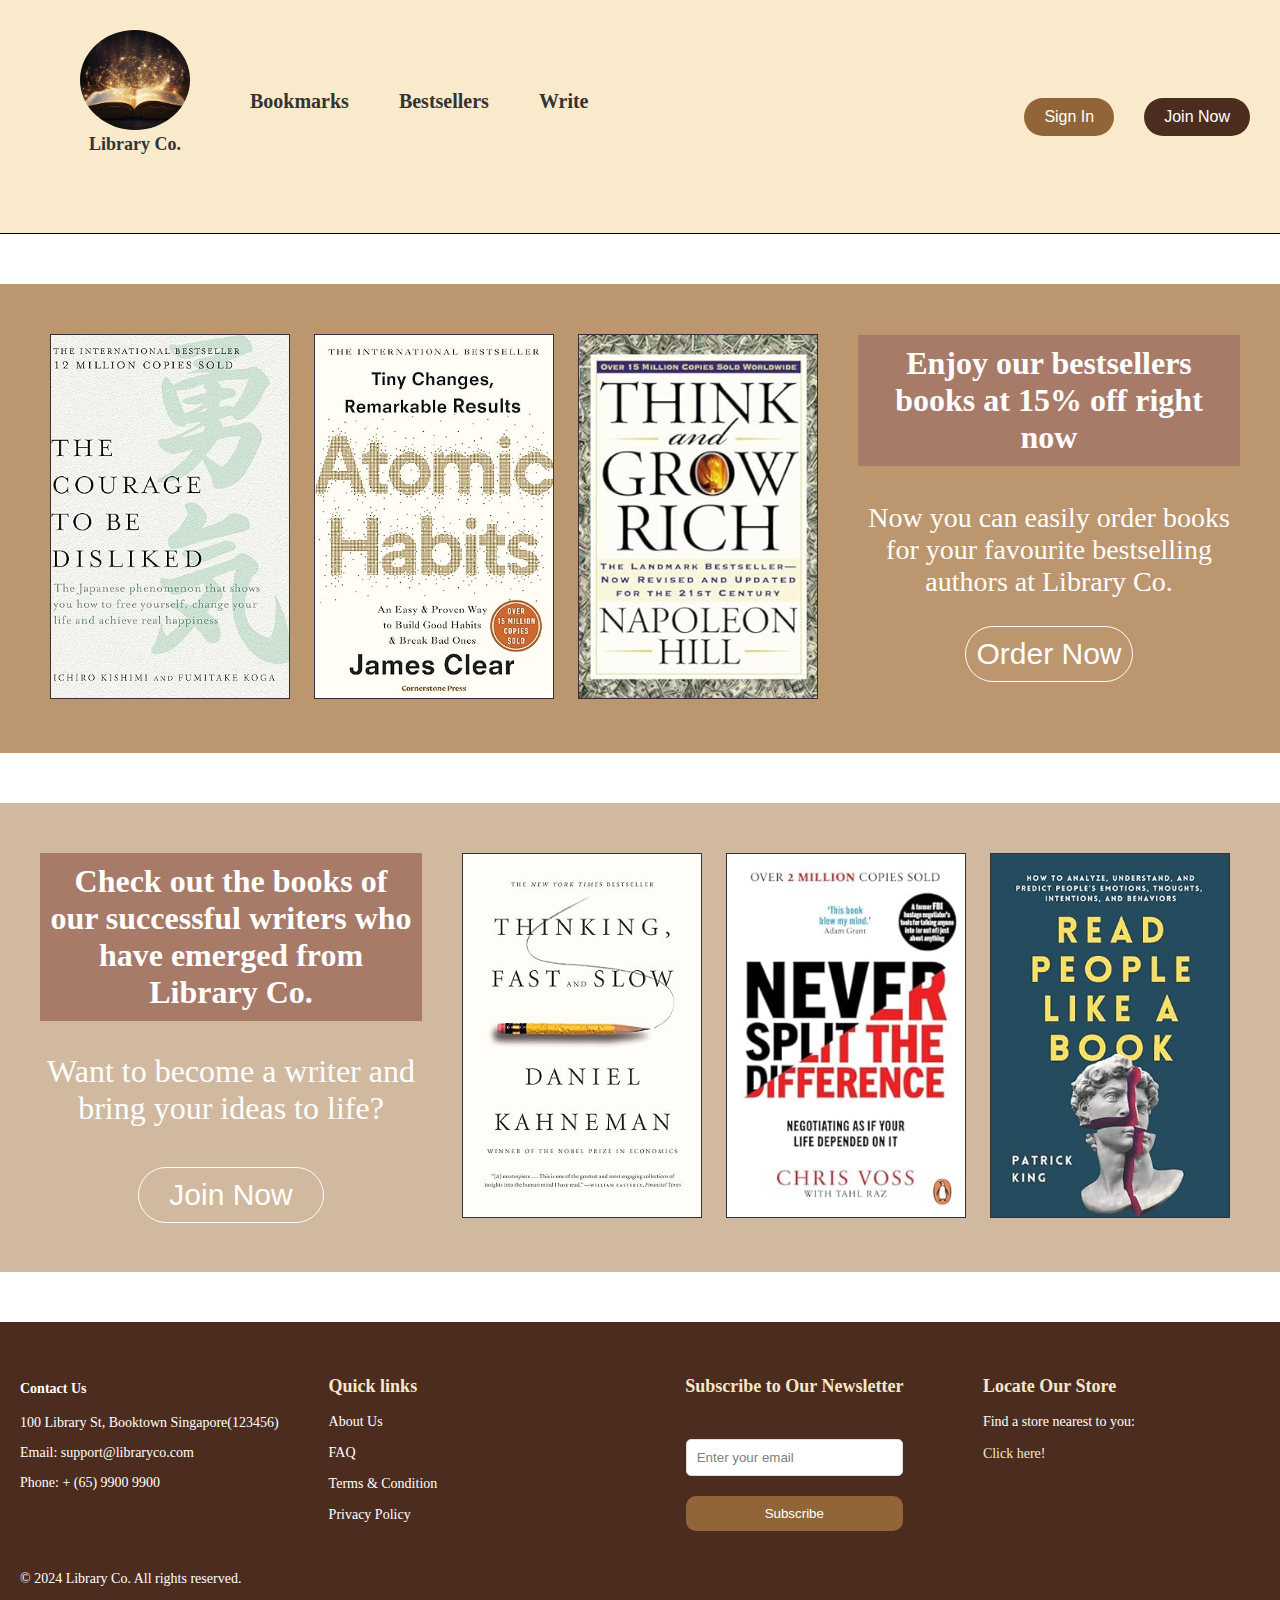
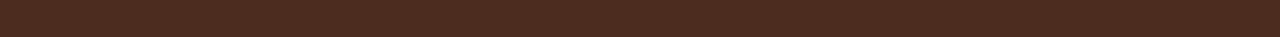
==== commit 4a8edeee: "done with mobile for login and create" ====
--- a/index.html
+++ b/index.html
@@ -37,37 +37,87 @@
     <!-- Separator between sections -->
     <div class="separator"></div>
    
-    <!-- Bestsellers Section -->
-    <section class="bestseller-box">
-        <div class="books">
-            <!-- Bestselling books images -->
-            <img src="images/book2.jpg" alt="Cover of Bestselling Book 2">
-            <img src="images/book1.jpg" alt="Cover of Bestselling Book 2">
-            <img src="images/book3.jpg" alt="Cover of Bestselling Book 2">
-        </div>
+    <!-- main content -->
+    <main>
 
-        <div class="bestseller-books">
-            <h2>Enjoy our bestsellers books at 15% off right now</h2>
-            <p>Now you can easily order books for your favourite bestselling authors at Library Co.</p>
-            <button class="button order-now">Order Now</button>
-        </div>
-    </section>
+        <!-- Bestsellers Section -->
+        <section class="bestseller-box">
+            <div class="books">
+                <!-- Bestselling books images -->
+                <img src="images/book2.jpg" alt="Cover of Bestselling Book 2">
+                <img src="images/book1.jpg" alt="Cover of Bestselling Book 2">
+                <img src="images/book3.jpg" alt="Cover of Bestselling Book 2">
+            </div>
+
+            <div class="bestseller-books">
+                <h2>Enjoy our bestsellers books at 15% off right now</h2>
+                <p>Now you can easily order books for your favourite bestselling authors at Library Co.</p>
+                <button class="button order-now">Order Now</button>
+            </div>
+        </section>
+
+        <div class="separator"></div>
+
+        <!-- Writers Section -->
+        <section class="writer-box">
+            <div class="writer-books">
+                <h2>Check out the books of our successful writers who have emerged from Library Co.</h2>
+                <p>Want to become a writer and bring your ideas to life?</p> <!-- call to action statement -->
+                <button class="button join-now">Join Now</button>
+            </div>
+            <div class="book">
+                <!-- images of book from successful writers -->
+                <img src="images/book4.jpg" alt="Cover of Book 4">
+                <img src="images/book5.jpg" alt="Cover of Book 5">
+                <img src="images/book6.jpg" alt="Cover of Book 6">
+            </div>
+        </section>
+    </main>
+
 
     <div class="separator"></div>
+    <!-- footer Section -->
+     <footer class="footer-container">
+        <div class="footer-content">
+            <div class="footer-informations">
+                <h4>Contact Us</h4>
+                <p>100 Library St, Booktown Singapore(123456)</p>
+                <p>Email: support@libraryco.com</p>
+                <p>Phone: + (65) 9900 9900</p>
+            </div>
 
-    <!-- Writers Section -->
-    <section class="writer-box">
-        <div class="writer-books">
-            <h2>Check out the books of our successful writers who have emerged from Library Co.</h2>
-            <p>Want to become a writer and bring your ideas to life?</p> <!-- call to action statement -->
-            <button class="button join-now">Join Now</button>
-        </div>
-        <div class="book">
-            <!-- images of book from successful writers -->
-            <img src="images/book4.jpg" alt="Cover of Book 4">
-            <img src="images/book5.jpg" alt="Cover of Book 5">
-            <img src="images/book6.jpg" alt="Cover of Book 6">
-        </div>
-    </section>
+            <!-- quick links -->
+            <div class="footer-links">
+                <h4>Quick links</h4>
+                <ul>
+                    <li><a href="#">About Us</a></li>
+                    <li><a href="#">FAQ</a></li>
+                    <li><a href="#">Terms & Condition</a></li>
+                    <li><a href="#">Privacy Policy</a></li>
+                </ul>
+            </div>
+
+            <!-- subscription -->
+             <div class="footer-subscription">
+                <h4>Subscribe to Our Newsletter</h4>
+                <form action="#" method="post">
+                    <input type="email" name="email" placeholder="Enter your email" required>
+                    <button type="submit">Subscribe</button>
+                </form>
+             </div>
+
+            <!-- Store Locator -->
+             <div class="footer-store-locator">
+                <h4>Locate Our Store</h4>
+                <p>Find a store nearest to you:</p>
+                <a href="#">Click here!</a>
+             </div>
+            </div>
+
+            <!-- Footer Bottom -->
+            <div class="footer-bottom">
+                <p>&copy; 2024 Library Co. All rights reserved.</p>
+            </div>
+        </footer>
 </body>
 </html>--- a/style.css
+++ b/style.css
@@ -35,6 +35,116 @@
     font-size: 16px;
     color: #333;
 }
+
+/* Footer styling */
+.footer-container {
+    background-color: #4C2C1E;
+    color: #fff;
+    width: 100%;
+    padding: 40px 20px;
+    font-size: 14px;
+}
+
+.footer-content {
+    display: flex;
+    justify-content: space-between;
+    flex-wrap: wrap;
+    gap: 50px;
+}
+
+.footer-infomations, .footer-links, .footer-subscription, .footer-store-locator {
+    flex: 1;
+    min-width: 250px;
+}
+
+.footer-info h4, .footer-links h4, .footer-subscription h4, .footer-store-locator h4 {
+    font-size: 18px;
+    margin-bottom: 12px;
+    color: #F5E7CA;
+    margin-top: 14px;
+
+}
+
+.footer-infomations p, .footer-links ul, .footer-links li, .footer-subscription form, .footer-store-locator p {
+    font-size: 14px;
+    line-height: 1.5;
+}
+
+.footer-links ul {
+    list-style: none;
+    padding: 0;
+}
+
+.footer-links li {
+    margin-bottom: 10px;
+}
+
+.footer-links a {
+    color: #fff;
+    text-decoration: none;
+    transition: color 0.3s ease;
+}
+
+.footer-links a:hover {
+    color: #d1b9a0;
+}
+
+.footer-subscription {
+    text-align: center; /* Center-align the content */
+}
+
+.footer-subscription form {
+    display: flex;
+    flex-direction: column;
+    align-items: center;
+}
+
+.footer-subscription input[type="email"] {
+   margin-bottom: 10px; /* adds gap */
+   padding: 10px;
+   width: 100%; /* Ensures the input takes full width available */
+   max-width: 300px; 
+   border-radius: 5px;
+   border: 1px solid #ddd;
+}
+
+.footer-subscription button {
+    padding: 10px 20px;
+    background-color: #916537;
+    color: white;
+    border: none;
+    border-radius: 10px;
+    cursor: pointer;
+    width: 100%; /* Ensures the button takes full width */
+    max-width: 300px; 
+    margin-top: 10px; /* Adds a gap above the button */
+
+}
+
+.footer-subscription button:hover {
+    background-color: #704026;
+}
+
+.footer-store-locator a {
+    color: #F5E7CA;
+    text-decoration: none;
+    transition: color 0.3s ease;
+}
+
+.footer-store-locator a:hover {
+    color: #d1b9a0;
+}
+
+.footer-bottom {
+    margin-top: auto;
+    font-size: 14px;
+    padding: 10px 0;
+}
+
+.footer-bottom p {
+    margin: 0;
+}
+
 
 /* Form Section */
 form {
@@ -68,7 +178,8 @@
 .form-container p {
     font-size: 15px;
     color: black;
-    margin-bottom: 40px;
+    margin-bottom: 10px;
+    margin-left: 30px;
 }
 
 .form-container label {
@@ -79,6 +190,7 @@
 }
 
 .form-container input[type="text"],
+.form-container input[type="email"],
 .form-container input[type="password"] {
     width: 100%;
     padding: 20px;
@@ -87,6 +199,10 @@
     border-radius: 10px;  /* rounded corner */
 }
 
+input::placeholder {
+    color: grey;
+}
+
 /* options section */
 .form-container .options {
     display: flex;
@@ -108,9 +224,10 @@
     display: block;
     font-family: 'Inria Serif', serif;  /* Use a proper font-family declaration */
     width: 30%;
+    height: 0%;
     background-color: #916537;
     color: #fff;
-    padding: 10px 20px;
+    padding: 10px;
     font-size: 15px;
     border: none;
     border-radius: 20px;
@@ -129,7 +246,7 @@
 
 .form-container .no-account-text {
     text-align: center;
-    margin-top: 15px; /* Space between the button and the text */
+    margin-top: 50px; /* Space between the button and the text */
     font-size: 15px;
     color: #333;
 }
@@ -488,167 +605,80 @@
     white-space: nowrap; /* prevent text wrapping so that my text can have one line */ 
 }
 
-nav {
-    background-color: #916537;
-    color: white;
-    text-align: center;
-    width: 100%;
-}
-
-nav a {
-    display: inline-block;
-    padding: 10px 60px;
-    text-decoration: none;
-    color: white;
-    font-family: 'Inria Serif', serif; 
-    font-size: 28px;
-    
-}
-
-nav a:hover {
-    color: #333;
-}
-
-.main-content {
-    display: flex;
-    align-items: flex-start;
-    gap: 20px;
-    margin-right: auto;
-}
-.nav-category {
-    display: flex;
-    justify-content: space-between;
-    background-color: #D1B9A0;
-    border-top-right-radius: 20px;
-    border-bottom-right-radius: 20px;
-    flex-direction: column;
-    width: 20%;
-    height: 100%;
-    padding: 0 60px;
-}
-
-.nav-category a {
-    display: block;
-    padding: 20px 0;
-    text-decoration: none;
-    color: white;
-    font-size: 32px;
-    text-align: left;
-}
-
-.nav-category a:hover {
-    color: black;
-}
-
-.ranking {
-    margin: 30px;
-    border: none;
-    width: 100%;
-    background-color: #A87768;
-}
-
-.ranking h1 {
-    text-align: center;
-    color: white;
-    font-size: 30px;  
-}
-
-.books-grid {
-    display: flex;
-    flex-wrap: wrap;
-    gap: 20px; 
-    padding: 10px 20px; 
-
-}
-
-.ranking-book {
-    display: flex;
-    justify-content: flex-start;
-    align-items: flex-start;
-    width: calc(50% - 20px);  /* Make each book take up 50% of the container width */
-}
-
-.ranking-book:nth-child(1)
-{
-    order: 1;
-}
-
-.ranking-book:nth-child(4)
-{
-    order: 2;
-    margin-left: 20px;
-}
-
-.ranking-book:nth-child(2)
-{
-    order: 3;
-    flex-basis: 100%; /* forces this book to take up the whole row */
-}
-
-.ranking-book:nth-child(3)
-{
-    order: 4;
-    flex-basis: 100%;
-}
-
-.ranking-book img {
-    max-width: 150px;
-    height: auto;
-    border-radius: 20px;
-    object-fit: cover;
-}
-
-.ranking-book h3 {
-    font-size: 16px;
-    margin-top: 10px;
-    font-family: 'Inria Sans', sans-serif;
-    text-align: left;
-}
-
-.ranking-book h3 .ranking-number {
-    font-size: 40px;
-    font-weight: bold;
-    color: #4C2C1E;
-}
-
-.book-info {
-    display: flex;
-    flex-direction: column;
-    justify-content: space-between;
-    align-items: flex-start;
-    margin-left: 30px;
-}
-
-.book-info h3 {
-    font-size: 16px;
-    margin-bottom: 10px; /* ensure theres no space above the title */
-    font-family:'Inria Sans', sans-serif; 
-    text-align: left;
-
-}
-
-/* targets the first part of p which is author */
-.book-info p:first-of-type {
-    font-size: 15px;
-    color: #666;
-    margin: 0;
-    text-decoration: none; 
-    margin-left: 30px;
-}
-
-.book-info p:first-of-type:hover{
-    text-decoration: underline;  /* underline when hover */
-    color: #333;
-}
-
-/* targets the last part of p which is synopsis */
-.book-info p:last-of-type 
-{
-    font-size: px;
-    color: black;
-    margin: 0;
-    margin-left: 30px;
-
-}
-
-
+/* Responsive design */
+/* Mobile-specific styles */
+@media (max-width: 768px) {
+    .header-container {
+        padding: 20px;
+        background-color: transparent; /* to make the logo visable only */
+        display: flex;
+        justify-content: center;
+        align-items: center;
+        border: none;
+        height: 40vh;
+        margin-right: 40px;
+    }
+
+    .header-container img {
+        display: block;
+        width: 65%;
+        margin-left: 40px;
+    }
+
+    h1 {
+        display: none;
+    }
+
+    .logo-text {
+        display: none; /* logo text is not display on mobile */
+    }
+
+    body {
+        background-color: transparent;
+    }
+    .form-container {
+        max-width: 90%;
+        padding: 15px;
+        box-shadow: 0 4px 8px rgba(0, 0, 0, 0.1); /* Remove shadow for mobile */
+        background-color: white;
+        margin-top: -5px;
+    }
+
+
+    .form-container h2 {
+        font-size: 12px;
+        text-align: center;
+    }
+
+    .form-container label {
+        font-size: 14px;
+    }
+
+    .form-container input[type="text"],
+    .form-container input[type="email"],
+    .form-container input[type="password"] {
+        padding: 15px;
+        font-size: 14px;
+        margin-bottom: 20px;
+        width: 100%;
+        box-sizing: border-box;
+        border-radius: 25px;
+    }
+
+    .form-container .btn {
+        width: 100%; /* Full width on mobile */
+        padding: 12px;
+        font-size: 16px;
+        margin-bottom: 50px;
+    }
+
+    .form-container .no-account-text {
+        font-size: 14px;
+        margin-top: 30px;
+    }
+
+    .form-container .no-account-text a {
+        font-size: 14px;
+    }
+}
+
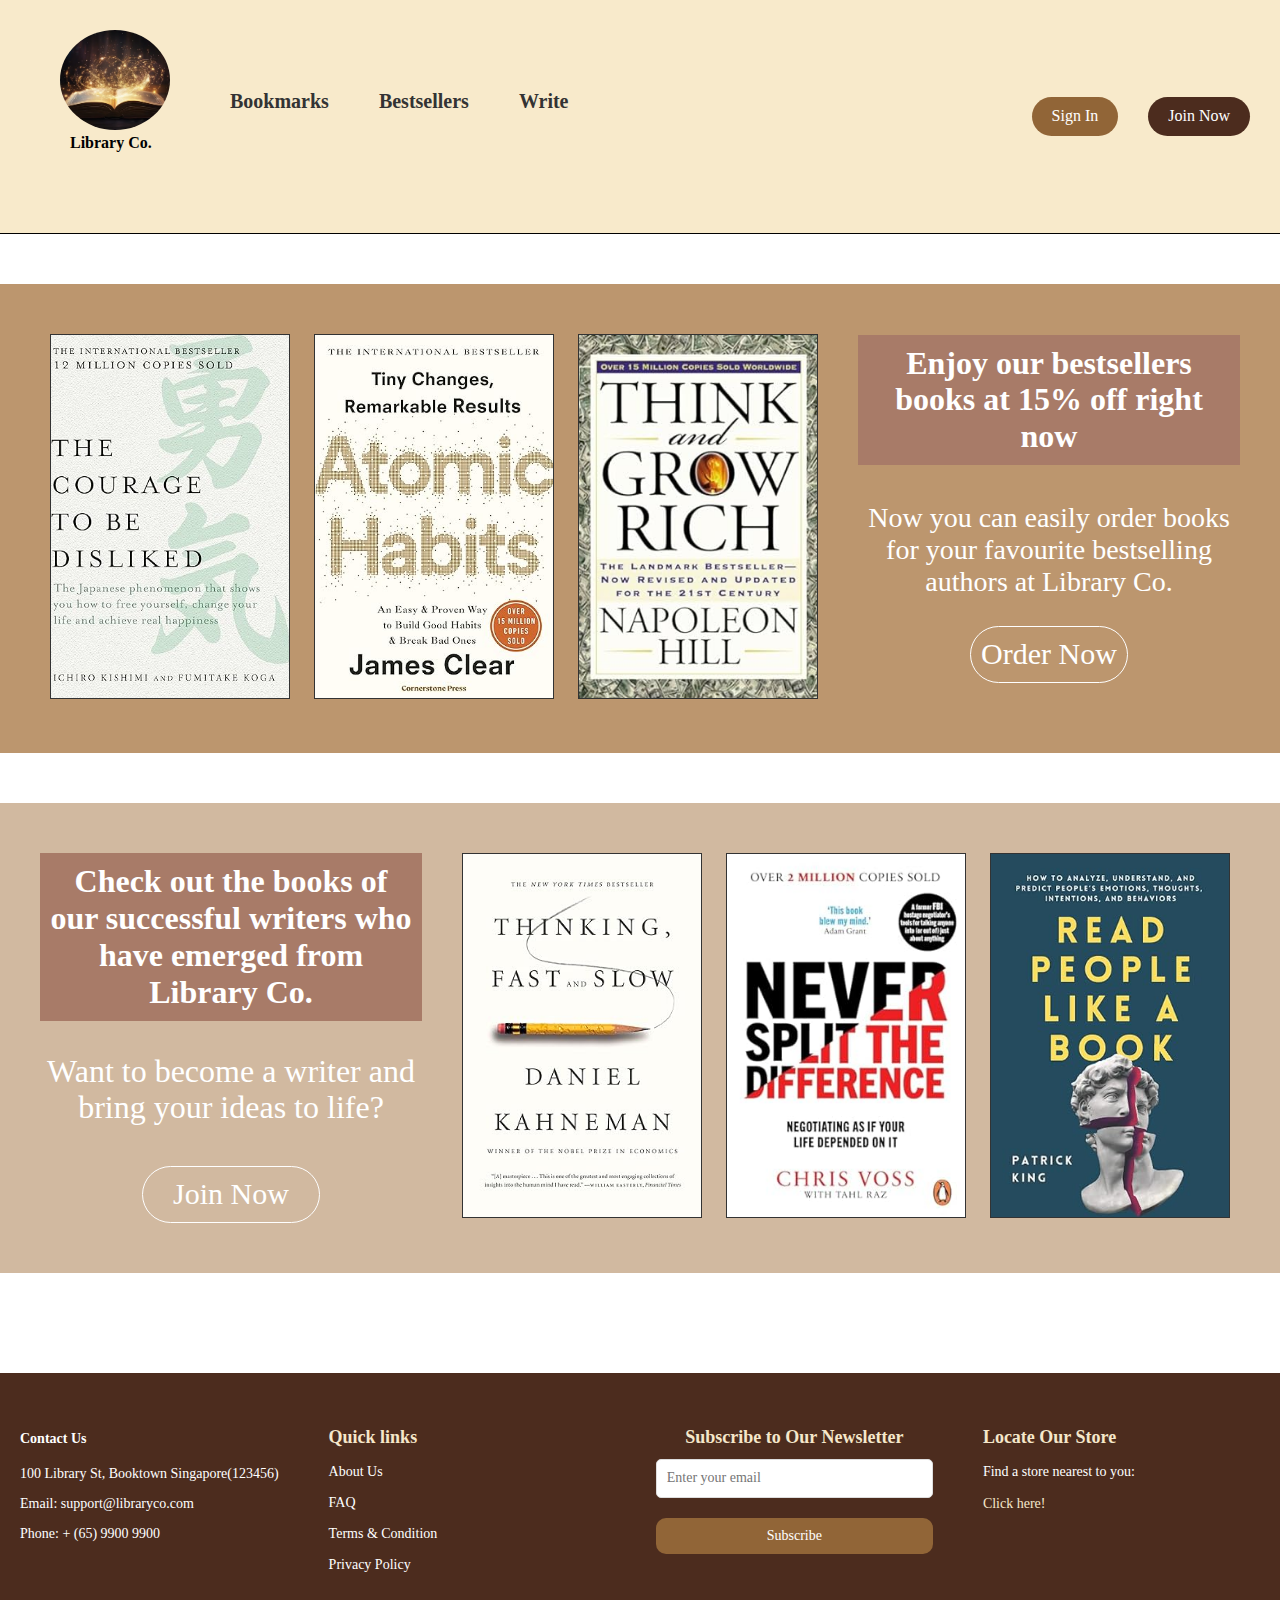
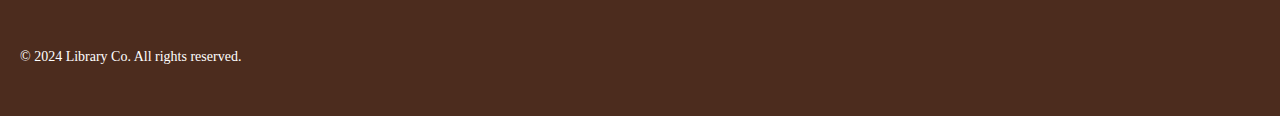
==== commit c978a186: "completed" ====
--- a/index.html
+++ b/index.html
@@ -4,10 +4,11 @@
     <meta charset="UTF-8">
     <meta name="viewport" content="width=device-width, initial-scale=1.0">
     <title>Home Page</title>
-    <link rel="stylesheet" href="style.css"> <!-- Linked CSS -->
+
+    <link rel="stylesheet" href="css/normalize.css"> <!-- integrated normalize CSS -->
+    <link rel="stylesheet" href="css/index.css"> <!-- Linked CSS -->
 </head>
 <body>
-
     <!-- Header Section: contains the website's logo, nav and sign in/join now buttons -->
     <header class="header-container">
         <div class="logo-container">
@@ -15,7 +16,7 @@
             <img src="images/logo.webp" alt="Library Co. Logo">
             <p class="logo-text">Library Co.</p> 
         </div>
-        
+
         <!-- Navigation Links -->
         <nav class="nav"> 
             <a href="bookmark.html">Bookmarks</a> <!-- Links to bookmarks section -->
@@ -25,30 +26,37 @@
 
         <!-- Header Buttons -->       
         <div class="header-buttons">
-            <a href="login.html">
-                <button class="button sign-in">Sign In</button> 
-            </a>
-            <a href="create.html">
-                <button class="button join-now">Join Now</button>
-            </a>
+            <a href="login.html" class="button sign-in">Sign In</a>
+            <a href="create.html" class="button join-now">Join Now</a>
         </div>
     </header>
 
+    <div class="welcome-box">
+        <p>Welcome Back to Library Co.</p>
+    </div>
+
+    <h2 class="mobile-heading">Genres You Love</h2>
+
+    <!-- Navigation Links for mobile -->
+    <nav class="nav-mobile">
+        <a href="bookmark.html">Bookmarks</a> <!-- Links to bookmarks section -->
+        <a href="bestseller.html">Bestsellers</a> <!-- Links to bestsellers section -->
+        <a href="write.html">Write</a> <!-- Links to write section -->
+    </nav>
+
     <!-- Separator between sections -->
     <div class="separator"></div>
-   
+
     <!-- main content -->
     <main>
-
         <!-- Bestsellers Section -->
         <section class="bestseller-box">
             <div class="books">
                 <!-- Bestselling books images -->
-                <img src="images/book2.jpg" alt="Cover of Bestselling Book 2">
-                <img src="images/book1.jpg" alt="Cover of Bestselling Book 2">
-                <img src="images/book3.jpg" alt="Cover of Bestselling Book 2">
+                <img src="images/books/book2.jpg" alt="Cover of Bestselling Book 2">
+                <img src="images/books/book1.jpg" alt="Cover of Bestselling Book 2">
+                <img src="images/books/book3.jpg" alt="Cover of Bestselling Book 2">
             </div>
-
             <div class="bestseller-books">
                 <h2>Enjoy our bestsellers books at 15% off right now</h2>
                 <p>Now you can easily order books for your favourite bestselling authors at Library Co.</p>
@@ -67,15 +75,45 @@
             </div>
             <div class="book">
                 <!-- images of book from successful writers -->
-                <img src="images/book4.jpg" alt="Cover of Book 4">
-                <img src="images/book5.jpg" alt="Cover of Book 5">
-                <img src="images/book6.jpg" alt="Cover of Book 6">
+                <img src="images/books/book4.jpg" alt="Cover of Book 4">
+                <img src="images/books/book5.jpg" alt="Cover of Book 5">
+                <img src="images/books/book6.jpg" alt="Cover of Book 6">
+            </div>
+        </section>
+
+        <div class="separator"></div>
+        
+        <!-- genres section -->
+        <section class="genres-container">
+            <div class="genre-item">
+                <img src="images/genre/romance-button.jpg" alt="Romance-button">
+                <p>ROMANCE</p>
+            </div>
+            <div class="genre-item">
+                <img src="images/genre/mystery-button.jpg" alt="mystery-button">
+                <p>MYSTERY</p>
+            </div>
+            <div class="genre-item">
+                <img src="images/genre/sciencefiction-button.webp" alt="sciencefiction-button">
+                <p>SCIENCE FICTION</p>
+            </div>
+            <div class="genre-item">
+                <img src="images/genre/historical-button.jpg" alt="historical-button">
+                <p>HISTORICAL</p>
+            </div>
+            <div class="genre-item">
+                <img src="images/genre/fantasy-button.webp" alt=" fantasy-button">
+                <p>FANTASY</p>
+            </div>
+            <div class="genre-item">
+                <img src="images/genre/action-button.png" alt="action-button">
+                <p>ACTION</p>
             </div>
         </section>
     </main>
 
+    <div class="separator"></div>
 
-    <div class="separator"></div>
     <!-- footer Section -->
      <footer class="footer-container">
         <div class="footer-content">
@@ -112,12 +150,22 @@
                 <p>Find a store nearest to you:</p>
                 <a href="#">Click here!</a>
              </div>
-            </div>
 
             <!-- Footer Bottom -->
             <div class="footer-bottom">
                 <p>&copy; 2024 Library Co. All rights reserved.</p>
             </div>
-        </footer>
+        </div>
+    </footer>
+
+    <!-- New rectangular box below the form -->
+    <div class="formbox-rectangle">
+        <ul class="rectangle-nav">
+            <li><a href="index.html">home</a></li>
+            <li><a href="write.html">write</a></li>
+            <li><a href="bestseller.html">bestseller</a></li>
+        </ul>
+    </div>
+<script src="js/index.js"></script> <!-- Linked JavaScript -->
 </body>
 </html>--- a/css/index.css
+++ b/css/index.css
@@ -0,0 +1,503 @@
+/* body styling */
+body {
+    font-family: 'Kaisei Decol', serif;
+    margin: 0;
+    background-color: #ffffff; /* white background */
+    display: flex;
+    flex-direction: column; /* arranges child element vertically in a column */
+    align-items: center;
+    justify-content: flex-start; /* arranges child elements at the top of the page */
+    min-height: 100vh; /* ensures the body takes up full viewport height */
+}
+
+/* Header Section */
+.header-container {
+    background-color: #f8eacb;
+    width: 100%;
+    padding: 30px ;
+    border-bottom: 1px solid black; /* black underline */
+    display: flex;
+    justify-content: flex-start; /* align items to the left */
+}
+
+/* header logo */
+.header-container img {
+    width: 110px;
+    height: 100px;
+    border-radius: 50%; /* Circular logo */
+    object-fit: cover;
+    margin-left: 30px;
+}
+
+/* header title */
+.header-container h1 {
+    margin-top: 10px;
+    font-size: 16px;
+    color: #333;
+}
+
+.header-container p {
+    font-weight: bold;
+    margin-top: auto;
+    margin-left: 40px;
+}
+
+/* Footer styling */
+.footer-container {
+    background-color: #4C2C1E;
+    color: #fff;
+    width: 100%;
+    padding: 40px 20px;
+    font-size: 14px;
+}
+
+.footer-content {
+    display: flex;
+    justify-content: space-between;
+    flex-wrap: wrap;
+    gap: 50px;
+}
+
+.footer-infomations, .footer-links, .footer-subscription, .footer-store-locator {
+    flex: 1;
+    min-width: 250px;
+}
+
+.footer-info h4, .footer-links h4, .footer-subscription h4, .footer-store-locator h4 {
+    font-size: 18px;
+    margin-bottom: 12px;
+    color: #F5E7CA;
+    margin-top: 14px;
+
+}
+
+.footer-infomations p, .footer-links ul, .footer-links li, .footer-subscription form, .footer-store-locator p {
+    font-size: 14px;
+    line-height: 1.5;
+}
+
+.footer-links ul {
+    list-style: none;
+    padding: 0;
+}
+
+.footer-links li {
+    margin-bottom: 10px;
+}
+
+.footer-links a {
+    color: #fff;
+    text-decoration: none;
+    transition: color 0.3s ease;
+}
+
+.footer-links a:hover {
+    color: #d1b9a0;
+}
+
+.footer-subscription {
+    text-align: center; /* Center-align the content */
+}
+
+.footer-subscription form {
+    display: flex;
+    flex-direction: column;
+    align-items: center;
+}
+
+.footer-subscription input[type="email"] {
+   margin-bottom: 10px; /* adds gap */
+   padding: 10px;
+   width: 100%; /* Ensures the input takes full width available */
+   max-width: 300px; 
+   border-radius: 5px;
+   border: 1px solid #ddd;
+}
+
+.footer-subscription button {
+    padding: 10px 20px;
+    background-color: #916537;
+    color: white;
+    border: none;
+    border-radius: 10px;
+    cursor: pointer;
+    width: 100%; /* Ensures the button takes full width */
+    max-width: 300px; 
+    margin-top: 10px; /* Adds a gap above the button */
+
+}
+
+.footer-subscription button:hover {
+    background-color: #704026;
+}
+
+.footer-store-locator a {
+    color: #F5E7CA;
+    text-decoration: none;
+    transition: color 0.3s ease;
+}
+
+.footer-store-locator a:hover {
+    color: #d1b9a0;
+}
+
+.footer-bottom {
+    margin-top: auto;
+    font-size: 14px;
+    padding: 10px 0;
+}
+
+.footer-bottom p {
+    margin: 0;
+}
+
+/* Navigation Links */
+.nav {
+    display: flex; /* use flexbox for the nav links  */
+    gap: 50px;
+    padding: 60px;
+    align-items: center;
+}
+
+/* Navigation Links styling */
+.nav a {
+    font-family: 'Kaisei Decol', serif;
+    color: #333;
+    text-decoration: none; /* removes underline from links */
+    font-size: 20px;
+    font-weight: bold;
+    margin-bottom: 30px;
+}
+
+.nav a:hover {
+    text-decoration: underline; /* add underline when hovered over */
+}
+
+.separator {
+    height: 50px;  /* Height of the separator */
+    background-color: white; /* White background */
+    width: 100%;  /* Full width of the page */
+}
+
+/* Header Buttons */
+.header-buttons {
+    display: flex;
+    gap: 30px; /* Space between buttons */
+    align-items: center;
+    margin-left: auto; /* push buttons to the far right */
+
+
+}
+
+.button {
+    padding: 10px 20px; /* Adjust padding for larger clickable area */
+    border: none; /* remove border around the buttons */
+    border-radius: 20px; /* round corners */
+    color: #fff;
+    font-size: 16px;
+    cursor: pointer;
+    transition: background-color 0.3s ease; /* Smooth hover effect */
+    text-decoration: none;
+}
+
+.button.sign-in {
+    background-color: #916537;
+    color: #ffffff;
+}
+
+.button.sign-in:hover {
+    background-color: #704026;
+    text-decoration: underline;
+}
+
+.button.join-now {
+    background-color: #4c2c1e;
+    color: #ffffff;
+}
+
+.button.join-now:hover {
+    background-color: #3a2016;
+    text-decoration: underline;
+}
+
+/* bestseller section style */
+.bestseller-box {
+    display: flex;
+    justify-content: space-between;
+    align-items: center;
+    background-color: #BC966E;
+    padding: 40px;
+    gap: 30px;
+    width: 100%; /* Ensure containers fit within viewport */
+    overflow: hidden; /* Prevent horizontal overflow */
+}
+
+.bestseller-books {
+    flex: 1; /* allows test to take up remaining space */
+    text-align: center;
+    font-size: 32px;
+    color: white;
+    font-family: 'Inria Serif', serif;  
+    display: flex;
+    flex-direction: column; /* arrange in a verticle column */
+    align-items: center;
+}
+
+.bestseller-books h2 {
+    font-size: 32px;
+    margin-top: auto; /* push item down  */
+    background-color: #A87B68;
+    padding: 10px;
+    width:100%;
+    color: white;
+}
+
+.bestseller-books p {
+    font-size: 28px;
+    margin-top: 10px;
+}
+
+.bestseller-books .button.order-now {
+    font-size: 30px;
+    margin-bottom: 20px;
+    padding: 10px;
+    border-radius: 30px; /* round button corners */
+    background-color: #BC966E ;
+    border: 1px solid #fff; /* white border around the button  */
+}
+
+/* writers section style  */
+.writer-box {
+    display: flex;
+    justify-content: space-between; /* Space out the content between text and images */
+    align-items: center;
+    background-color: #D1B9A0;
+    padding: 40px;
+    gap: 30px;
+    width: 100%; /* Ensure containers fit within the full width */
+    overflow: hidden; /* Prevent horizontal overflow */
+}
+
+.writer-books {
+    flex: 1;
+    text-align: center;
+    font-size: 32px;
+    color: white;
+    font-family: 'Inria Serif', serif;  
+    flex-direction: column;
+    align-items: center;
+}
+
+.writer-books h2 {
+    font-size: 32px;
+    margin-top: auto; /* push item down */
+    background-color: #A87B68; /* Background color to match the bestseller h2 */
+    padding: 10px; /* Padding to create space inside the border */
+    width: 100%; 
+    text-align: center; /* Center align the text */
+    color: white;
+}
+
+.writer-books p {
+    font-size: 32px;
+    margin-bottom: 10px;
+}
+
+.writer-books .button.join-now {
+    font-size: 30px;
+    padding: 10px 30px;
+    border-radius: 30px;
+    background-color: #d1b9a0 ;
+    border: 1px solid #fff;
+    margin-top: 30px;
+
+}
+
+html, body {
+    overflow-x: hidden; /* Prevent horizontal scroll */
+    margin: 0; /* remove margin */
+    padding: 0; /* remove padding */
+    width: 100%;
+}
+
+/* prevent elements from overflowing  */
+* {
+    max-width: 100%; /* Prevent elements from overflowing */
+    box-sizing: border-box; /* Ensure padding and border are within width */
+}
+
+
+.books img, .book img {
+    width: 240px;
+    height: 365px;
+    object-fit: cover;
+    border: 1px solid #333;
+    margin: 10px;
+}
+
+.container {
+    width: 100%; /* Prevent containers from exceeding viewport width */
+}
+
+.writer-box .button.join-now {
+    color: #ffffff; /* Text color */
+    transition: background-color 0.3s ease; /* Smooth transition effect */
+}
+
+.writer-box .button.join-now:hover {
+    background-color: rgba(76, 44, 30, 0.5); /* Transparent color on hover */
+}
+
+.bestseller-box .button.order-now {
+    color: #ffffff; /* Text color */
+    transition: background-color 0.3s ease; /* Smooth transition effect */
+}
+
+.bestseller-box .button.order-now:hover {
+    background-color:  rgba(76, 44, 30, 0.5); /* Transparent color on hover */
+}
+
+
+.genres-heading {
+    display: none;
+}
+
+.nav-mobile {
+    display: none;
+}
+
+.formbox-rectangle {
+    display: none;
+}
+
+.genres-container {
+    display: none;
+}
+
+.welcome-box {
+    display: none;
+}
+
+.welcome-buttons {
+    display: none;
+}
+
+.mobile-heading {
+    display: none;
+}
+
+@media(max-width: 768px) {
+
+    .header-container,
+    .bestseller-books,
+    .bestseller-box,
+    .writer-books,
+    .writer-box,
+    .footer-container,
+    .nav-mobile a {
+        display: none;
+    }
+
+    .mobile-heading  {
+        display: flex;
+        color: white;
+        top: 20px;
+        position: relative;
+        background-color: #A87B68;
+        border-radius: 20px;
+        width: 90%;
+        justify-content: center;
+        margin-top: auto;
+    }
+
+
+    .nav-mobile {
+        display: block;
+        margin-top: 30px;
+    }
+
+    .welcome-box {
+        font-size: 30px;
+        text-align: center;
+        background-color: #F5E7CA;
+        border-radius: 20px;
+        padding: 20px;
+        margin: 20px 20px;
+        width: 60%;
+        display: flex;
+        justify-content: flex-start;
+        align-items: flex-start;
+        height: auto;
+        margin-top: 100px;
+    }
+
+    .genres-container {
+        display: flex;
+        flex-wrap: wrap;
+        justify-content: center;
+        margin-top: -120px;
+        padding: 20px;
+        border-radius: 20px;
+        position: relative;
+        box-shadow: 0px 4px 8px rgba(76, 44, 30, 0.5);
+    }
+
+    .genre-item {
+        width: 45%;
+        margin-bottom: 10px;
+        text-align: center;
+        color: black;
+        font-weight: bold;
+    }
+
+    .genre-item img {
+        width: 100%;
+        max-width: 150px;
+        margin-bottom: 10px;
+        border-radius: 20px;
+    }
+
+    .formbox-rectangle {
+        width: 100%;
+        padding: 25px;
+        background-color: #4C2C1E;
+        display: block;
+        margin-top: auto;
+        color: white;
+        text-align: center;
+        position: fixed; /* make it fix in place */
+        bottom: 0; /* position is at the bottom */
+        left: 0; /* left align */
+        z-index: 1000; /* place it above the other content (override) */
+    }
+
+    .rectangle-nav {
+        list-style: none; /* removes bulletpoints */
+        padding: 0;
+        margin: 0;
+        display: flex;
+        justify-content: space-around;     /* spaces are allocated evenly */
+    }
+
+    .rectangle-nav li {
+        font-size: 20px;
+        font-weight: bold;
+    }
+
+    .rectangle-nav a {
+        text-decoration: none;  /* removes underlines */
+        color: white;
+        transition: color 0.3s;  /* smooth color change on hover */
+    }
+
+    .rectangle-nav a:hover {
+        color:rgba(76, 44, 30, 0.5); /*smoother hover effect */
+        text-decoration: underline; 
+    }
+
+}
+
+   
+
+    
+
